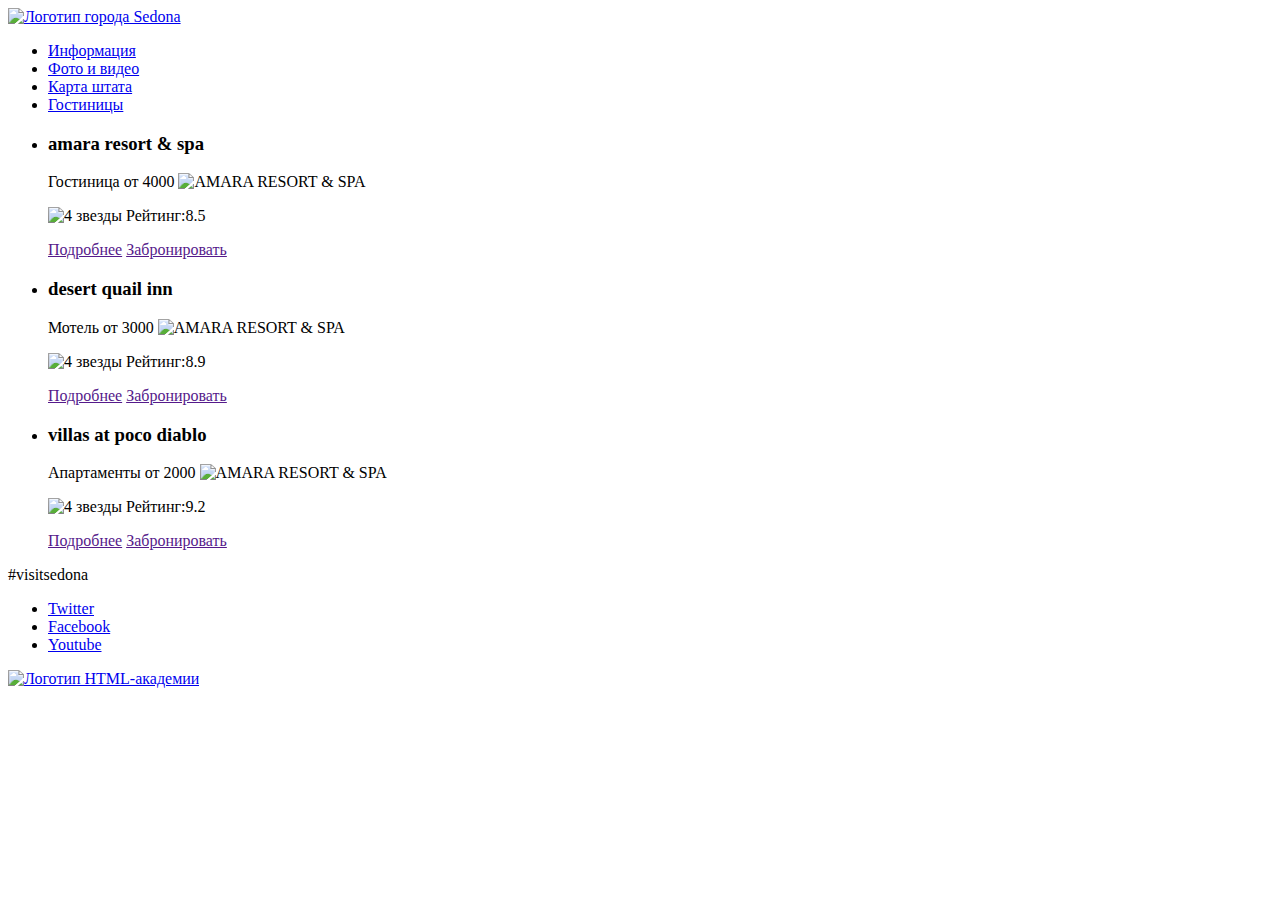
==== inner.html @ 7506f355 "Add HTML code" ====
<!DOCTYPE html>
<html lang="ru">
  <head>
    <meta charset="utf-8">
    <title>HTML Academy: Седона</title>
  </head>
  <body>
	   <header class="main-header">
       <nav class="main-navigation">
         <!-- LOGO -->
         <a class="main-header-logo" href="index.html">
           <img src="img/logo.jpg" width="" height="" alt="Логотип города Sedona">
         </a>
         <ul class="site-navigation">
           <li><a href="info.html">Информация</a></li>
           <li><a href="multimedia.html">Фото и видео</a></li>
           <li><a href="map.html">Карта штата</a></li>
           <li class="site-navigation-current"><a href="inner.html">Гостиницы</a></li>
         </ul>
       </nav>
     </header>
     <main class="container">
       <!-- It is not necessary to do on lesson 2 -->
       <section class="filters">

       </section>
       <section class="catalog">
         <ul class="catalog-list">
           <li class="catalog-item">
             <h3>amara resort & spa</h3
             <span class="type-hotel">Гостиница</span>
             <span class="price">от 4000</span>
             <img scr="img/hotel-1.jpg"width="" height="" alt="AMARA RESORT & SPA">
             <p class="rating">
                <img scr="img/fourstars.jpg"width="" height="" alt="4 звезды">
                <span class="score">Рейтинг:8.5</span>
             </p>
             <p class="info-hotel">
                <a class="button" href="">Подробнее</a>
                <a class="button" href="">Забронировать</a>
             </p>
          </li>
          <li class="catalog-item">
            <h3>desert quail inn</h3
            <span class="type-hotel">Мотель</span>
            <span class="price">от 3000</span>
            <img scr="img/hotel-1.jpg"width="" height="" alt="AMARA RESORT & SPA">
            <p class="rating">
               <img scr="img/fourstars.jpg"width="" height="" alt="4 звезды">
               <span class="score">Рейтинг:8.9</span>
            </p>
            <p class="info-hotel">
               <a class="button" href="">Подробнее</a>
               <a class="button" href="">Забронировать</a>
            </p>
         </li>
         <li class="catalog-item">
           <h3>villas at poco diablo</h3
           <span class="type-hotel">Апартаменты</span>
           <span class="price">от 2000</span>
           <img scr="img/hotel-1.jpg"width="" height="" alt="AMARA RESORT & SPA">
           <p class="rating">
              <img scr="img/fourstars.jpg"width="" height="" alt="4 звезды">
              <span class="score">Рейтинг:9.2</span>
           </p>
           <p class="info-hotel">
              <a class="button" href="">Подробнее</a>
              <a class="button" href="">Забронировать</a>
           </p>
        </li>
         </ul>
       </section>

     </main>
     <footer class="main-footer">
       <p>#visitsedona</p>
       <ul>
         <li><a class="social-media" href="#">Twitter</a></li>
         <li><a class="social-media" href="#">Facebook</a></li>
         <li><a class="social-media" href="#">Youtube</a></li>
       </ul>
         <a class="copyright" href="https://htmlacademy.ru">
           <img src="img/copyright.jpg" width="" height="" alt="Логотип HTML-академии">
         </a>
     </footer>
  </body>
</html>
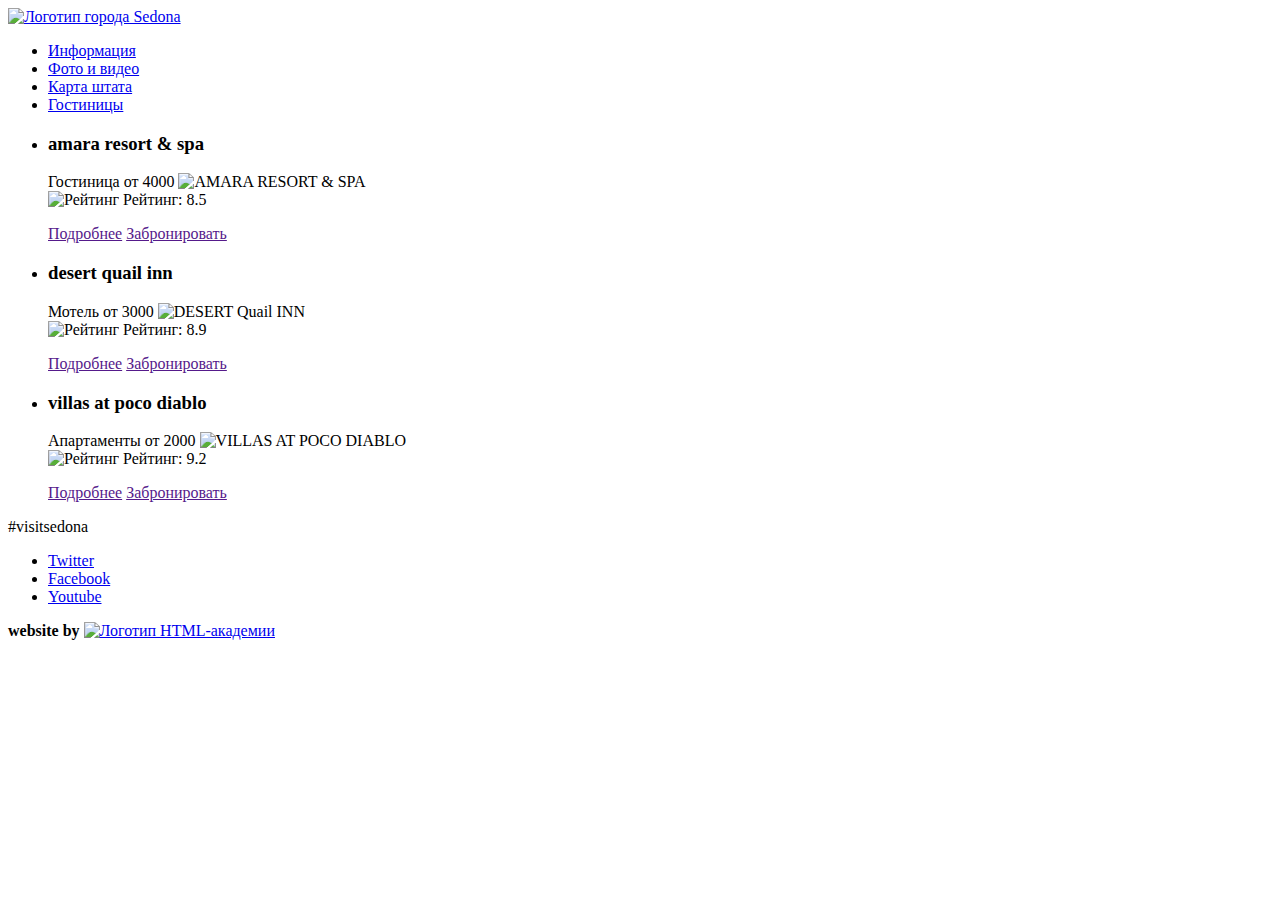
==== commit 6fabb26b: "Correct 3 comments ex.2" ====
--- a/inner.html
+++ b/inner.html
@@ -27,42 +27,48 @@
        <section class="catalog">
          <ul class="catalog-list">
            <li class="catalog-item">
-             <h3>amara resort & spa</h3
+             <h3>amara resort & spa</h3>
              <span class="type-hotel">Гостиница</span>
              <span class="price">от 4000</span>
-             <img scr="img/hotel-1.jpg"width="" height="" alt="AMARA RESORT & SPA">
-             <p class="rating">
-                <img scr="img/fourstars.jpg"width="" height="" alt="4 звезды">
-                <span class="score">Рейтинг:8.5</span>
-             </p>
+             <img scr="img/hotel-1.jpg" width="" height="" alt="AMARA RESORT & SPA">
+             <div class="rating">
+                <img scr="img/star.jpg" width="" height="" alt="Рейтинг">
+                <span class="rating-score">Рейтинг:
+                  <span class="rating-number">8.5</span>
+                </span>
+             </div>
              <p class="info-hotel">
                 <a class="button" href="">Подробнее</a>
                 <a class="button" href="">Забронировать</a>
              </p>
           </li>
           <li class="catalog-item">
-            <h3>desert quail inn</h3
+            <h3>desert quail inn</h3>
             <span class="type-hotel">Мотель</span>
             <span class="price">от 3000</span>
-            <img scr="img/hotel-1.jpg"width="" height="" alt="AMARA RESORT & SPA">
-            <p class="rating">
-               <img scr="img/fourstars.jpg"width="" height="" alt="4 звезды">
-               <span class="score">Рейтинг:8.9</span>
-            </p>
+            <img scr="img/hotel-2.jpg"width="" height="" alt="DESERT Quail INN">
+            <div class="rating">
+               <img scr="img/star.jpg" width="" height="" alt="Рейтинг">
+               <span class="rating-score">Рейтинг:
+                 <span class="rating-number">8.9</span>
+               </span>
+            </div>
             <p class="info-hotel">
                <a class="button" href="">Подробнее</a>
                <a class="button" href="">Забронировать</a>
             </p>
          </li>
          <li class="catalog-item">
-           <h3>villas at poco diablo</h3
+           <h3>villas at poco diablo</h3>
            <span class="type-hotel">Апартаменты</span>
            <span class="price">от 2000</span>
-           <img scr="img/hotel-1.jpg"width="" height="" alt="AMARA RESORT & SPA">
-           <p class="rating">
-              <img scr="img/fourstars.jpg"width="" height="" alt="4 звезды">
-              <span class="score">Рейтинг:9.2</span>
-           </p>
+           <img scr="img/hotel-3.jpg"width="" height="" alt="VILLAS AT POCO DIABLO">
+           <div class="rating">
+              <img scr="img/star.jpg" width="" height="" alt="Рейтинг">
+              <span class="rating-score">Рейтинг:
+                <span class="rating-number">9.2</span>
+              </span>
+           </div>
            <p class="info-hotel">
               <a class="button" href="">Подробнее</a>
               <a class="button" href="">Забронировать</a>
@@ -79,9 +85,12 @@
          <li><a class="social-media" href="#">Facebook</a></li>
          <li><a class="social-media" href="#">Youtube</a></li>
        </ul>
+       <p>
+         <b>website by</b>
          <a class="copyright" href="https://htmlacademy.ru">
            <img src="img/copyright.jpg" width="" height="" alt="Логотип HTML-академии">
          </a>
+        <p>
      </footer>
   </body>
 </html>
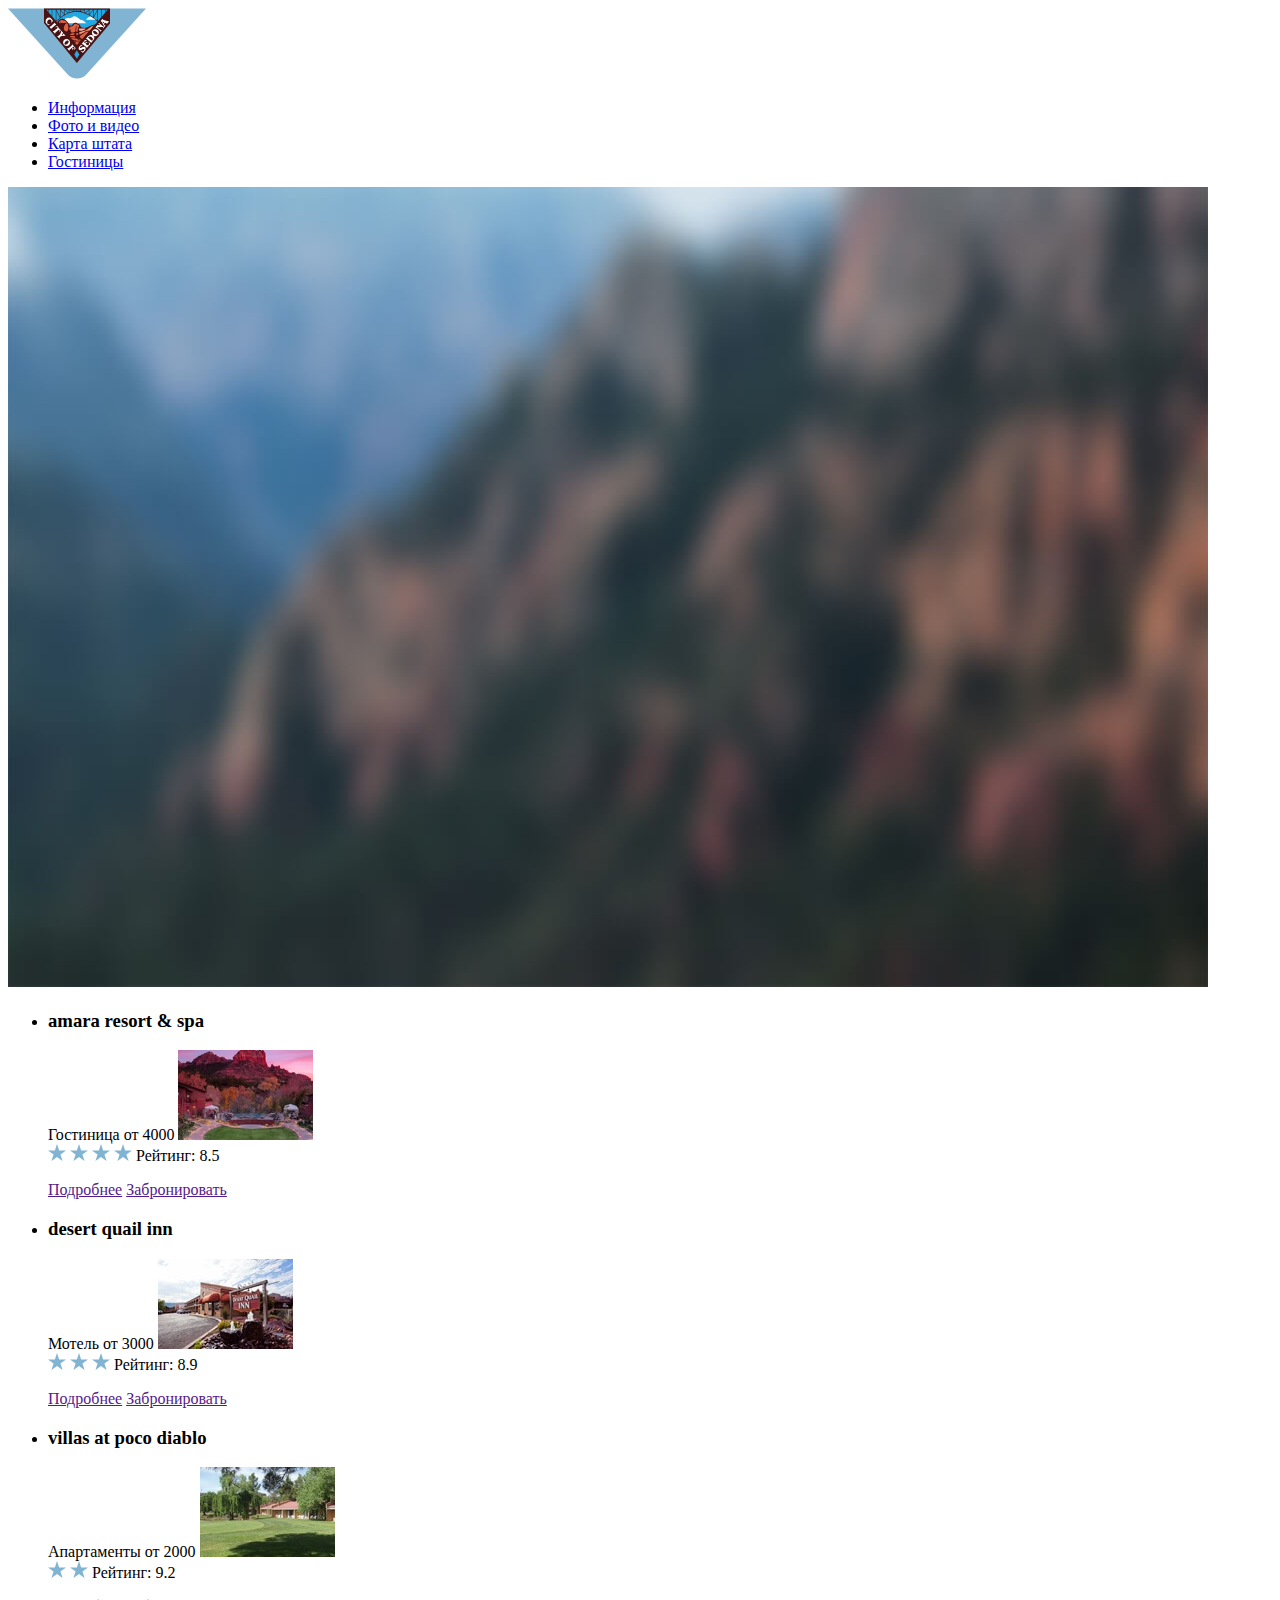
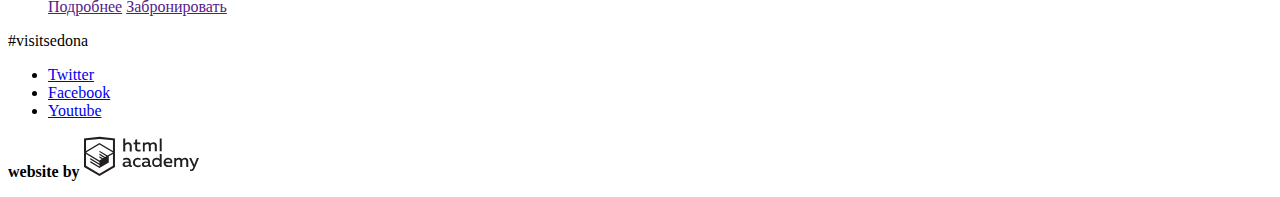
==== commit 675d3692: "Add jpg files" ====
--- a/inner.html
+++ b/inner.html
@@ -9,7 +9,7 @@
        <nav class="main-navigation">
          <!-- LOGO -->
          <a class="main-header-logo" href="index.html">
-           <img src="img/logo.jpg" width="" height="" alt="Логотип города Sedona">
+           <img src="img/logo-sedona.svg" width="138" height="71" alt="Логотип города Sedona">
          </a>
          <ul class="site-navigation">
            <li><a href="info.html">Информация</a></li>
@@ -22,7 +22,7 @@
      <main class="container">
        <!-- It is not necessary to do on lesson 2 -->
        <section class="filters">
-
+          <img src="img/filter.jpg" width="1200" height="800" alt="Фоновое изображение фильтра поиска гостиниц">
        </section>
        <section class="catalog">
          <ul class="catalog-list">
@@ -30,9 +30,12 @@
              <h3>amara resort & spa</h3>
              <span class="type-hotel">Гостиница</span>
              <span class="price">от 4000</span>
-             <img scr="img/hotel-1.jpg" width="" height="" alt="AMARA RESORT & SPA">
+             <img src="img/hotel-1.jpg" width="135" height="90" alt="AMARA RESORT & SPA">
              <div class="rating">
-                <img scr="img/star.jpg" width="" height="" alt="Рейтинг">
+                <img src="img/star.svg" width="" height="" alt="Звезда рейтинга">
+                <img src="img/star.svg" width="" height="" alt="Звезда рейтинга">
+                <img src="img/star.svg" width="" height="" alt="Звезда рейтинга">
+                <img src="img/star.svg" width="" height="" alt="Звезда рейтинга">
                 <span class="rating-score">Рейтинг:
                   <span class="rating-number">8.5</span>
                 </span>
@@ -46,9 +49,11 @@
             <h3>desert quail inn</h3>
             <span class="type-hotel">Мотель</span>
             <span class="price">от 3000</span>
-            <img scr="img/hotel-2.jpg"width="" height="" alt="DESERT Quail INN">
+            <img src="img/hotel-2.jpg"width="135" height="90" alt="DESERT Quail INN">
             <div class="rating">
-               <img scr="img/star.jpg" width="" height="" alt="Рейтинг">
+               <img src="img/star.svg" width="" height="" alt="Звезда рейтинга">
+               <img src="img/star.svg" width="" height="" alt="Звезда рейтинга">
+               <img src="img/star.svg" width="" height="" alt="Звезда рейтинга">
                <span class="rating-score">Рейтинг:
                  <span class="rating-number">8.9</span>
                </span>
@@ -62,9 +67,10 @@
            <h3>villas at poco diablo</h3>
            <span class="type-hotel">Апартаменты</span>
            <span class="price">от 2000</span>
-           <img scr="img/hotel-3.jpg"width="" height="" alt="VILLAS AT POCO DIABLO">
+           <img src="img/hotel-3.jpg" width="135" height="90" alt="VILLAS AT POCO DIABLO">
            <div class="rating">
-              <img scr="img/star.jpg" width="" height="" alt="Рейтинг">
+             <img src="img/star.svg" width="" height="" alt="Звезда рейтинга">
+             <img src="img/star.svg" width="" height="" alt="Звезда рейтинга">
               <span class="rating-score">Рейтинг:
                 <span class="rating-number">9.2</span>
               </span>
@@ -88,7 +94,7 @@
        <p>
          <b>website by</b>
          <a class="copyright" href="https://htmlacademy.ru">
-           <img src="img/copyright.jpg" width="" height="" alt="Логотип HTML-академии">
+           <img src="img/logo-htmlacademy.svg" width="115" height="41" alt="Логотип HTML-академии">
          </a>
         <p>
      </footer>
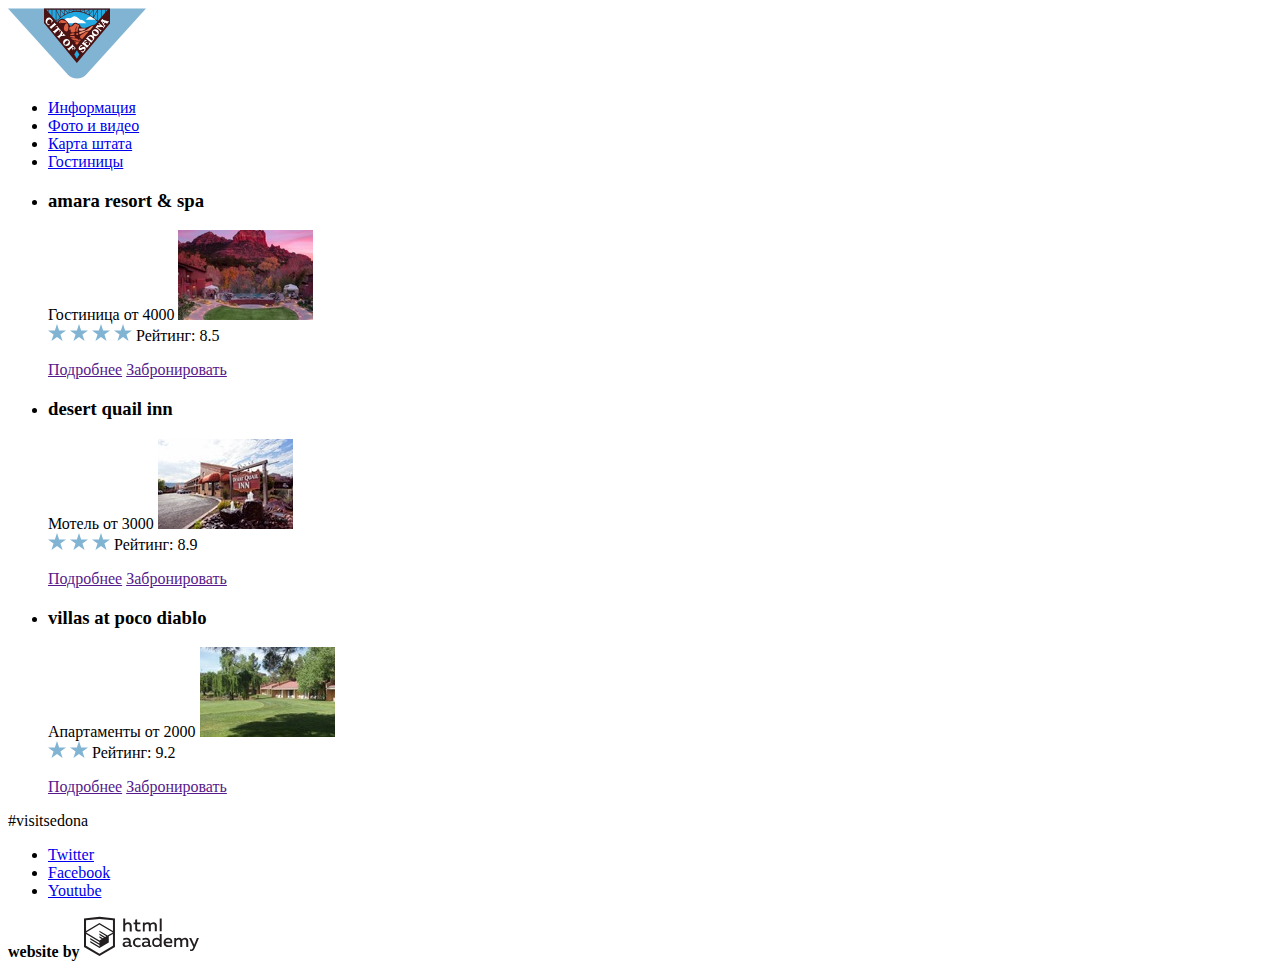
==== commit 9a1d2228: "Add form and arial-labels" ====
--- a/inner.html
+++ b/inner.html
@@ -22,7 +22,6 @@
      <main class="container">
        <!-- It is not necessary to do on lesson 2 -->
        <section class="filters">
-          <img src="img/filter.jpg" width="1200" height="800" alt="Фоновое изображение фильтра поиска гостиниц">
        </section>
        <section class="catalog">
          <ul class="catalog-list">
@@ -87,13 +86,13 @@
      <footer class="main-footer">
        <p>#visitsedona</p>
        <ul>
-         <li><a class="social-media" href="#">Twitter</a></li>
-         <li><a class="social-media" href="#">Facebook</a></li>
-         <li><a class="social-media" href="#">Youtube</a></li>
+         <li><a class="social-media" href="#"  aria-label="Ссылка на Twitter г. Седона">Twitter</a></li>
+         <li><a class="social-media" href="#" aria-label="Ссылка на Facebook г.Седона">Facebook</a></li>
+         <li><a class="social-media" href="#" aria-label="Ссылка на Youtube канал г. Седона ">Youtube</a></li>
        </ul>
        <p>
          <b>website by</b>
-         <a class="copyright" href="https://htmlacademy.ru">
+         <a class="copyright" href="https://htmlacademy.ru" aria-label="Ссылка на сайт HTML-академии">
            <img src="img/logo-htmlacademy.svg" width="115" height="41" alt="Логотип HTML-академии">
          </a>
         <p>
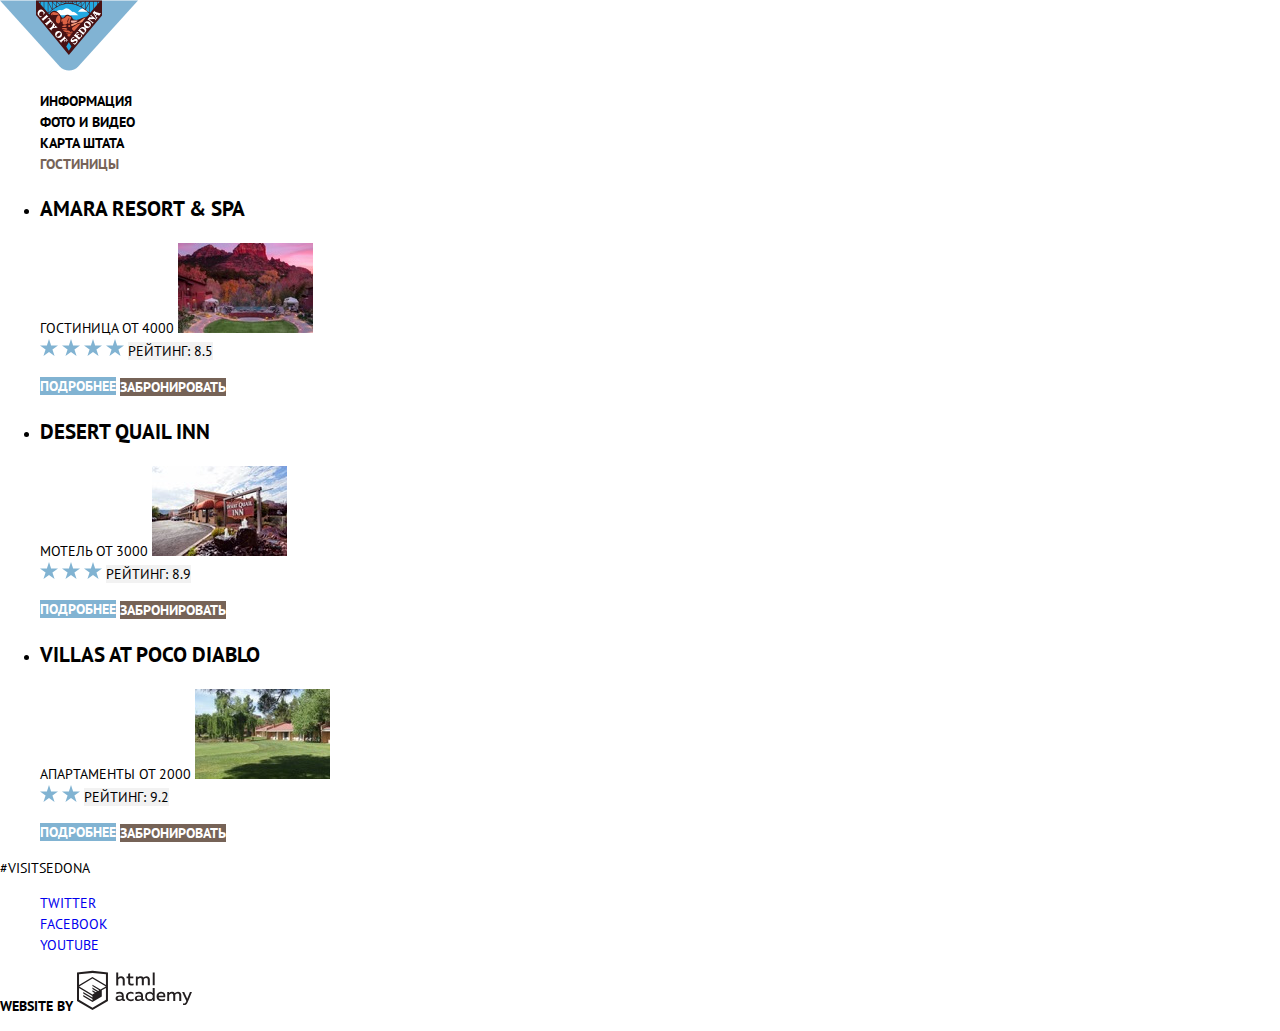
==== commit 4e8d56f4: "Basic style" ====
--- a/inner.html
+++ b/inner.html
@@ -3,6 +3,9 @@
   <head>
     <meta charset="utf-8">
     <title>HTML Academy: Седона</title>
+    <link href="https://fonts.googleapis.com/css?family=PT+Sans" rel="stylesheet">
+    <link href="css/normalize.css" rel="stylesheet">
+    <link href="css/style.css" rel="stylesheet">
   </head>
   <body>
 	   <header class="main-header">
@@ -40,8 +43,8 @@
                 </span>
              </div>
              <p class="info-hotel">
-                <a class="button" href="">Подробнее</a>
-                <a class="button" href="">Забронировать</a>
+                <a class="info-button" href="">Подробнее</a>
+                <a class="book-button" href="">Забронировать</a>
              </p>
           </li>
           <li class="catalog-item">
@@ -58,8 +61,8 @@
                </span>
             </div>
             <p class="info-hotel">
-               <a class="button" href="">Подробнее</a>
-               <a class="button" href="">Забронировать</a>
+              <a class="info-button" href="">Подробнее</a>
+              <a class="book-button" href="">Забронировать</a>
             </p>
          </li>
          <li class="catalog-item">
@@ -75,8 +78,8 @@
               </span>
            </div>
            <p class="info-hotel">
-              <a class="button" href="">Подробнее</a>
-              <a class="button" href="">Забронировать</a>
+             <a class="info-button" href="">Подробнее</a>
+             <a class="book-button" href="">Забронировать</a>
            </p>
         </li>
          </ul>
--- a/css/style.css
+++ b/css/style.css
@@ -0,0 +1,182 @@
+body {
+  margin: 0;
+  font-family: "PT Sans", Arial, sans-serif;
+  font-size: 14px;
+  line-height: 21px;
+  color: #000000;
+  text-transform: uppercase;
+  background-color: #ffffff;
+}
+a{
+  text-decoration: none;
+}
+.main-navigation{
+  font-weight: bold;
+}
+.site-navigation{
+  list-style: none;
+}
+.site-navigation a{
+  color: #000000;
+}
+.site-navigation a:hover{
+  color: #cadeeb;
+}
+.site-navigation a:active{
+  color: #e7e7e7;
+}
+.site-navigation-current a{
+  color: #766357;
+}
+.welcome-foto{
+  background-image: url("../img/welcome.jpg");
+  background-image: url("../img/intro-welcome.svg");
+  background-position: top center;
+  background-repeat: no-repeat;
+}
+.welcome-text{
+  text-align: center;
+}
+h1{
+  font-size: 21px;
+  line-height: 26px;
+  text-align: center;
+}
+h2{
+  font-size: 30px;
+  line-height: 36px;
+  text-align: center;
+}
+h3{
+  font-size: 21px;
+  line-height: 26px;
+  font-weight: bold;
+}
+.rating-score{
+  background-color: #f2f2f2;
+}
+.booking{
+  text-align: center;
+}
+.button{
+  font-size: 21px;
+  line-height: 26px;
+  font-weight: bold;
+  text-align: center;
+  color: #ffffff;
+  vertical-align: middle;
+  background-color: #766357;
+  border: none;
+}
+.button:hover{
+  background-color: #604e43;
+  color: #eeedec;
+}
+.button:active {
+  background-color: #503e33;
+  color: #827872;
+}
+.info-button{
+  font-size: 14px;
+  line-height: 21px;
+  font-weight: bold;
+  text-align: center;
+  background-color: #81b3d2;
+  color: #ffffff;
+  border: none;
+}
+.info-button:hover{
+  background-color: #669ec0;
+  color: #cbdbe7;
+}
+.info-button:active{
+  background-color: #5496bd;
+  color: #94b9d2;
+}
+.book-button{
+  font-size: 14px;
+  line-height: 21px;
+  font-weight: bold;
+  text-align: center;
+  color: #ffffff;
+  vertical-align: middle;
+  background-color: #766357;
+  border: none;
+}
+.book-button:hover{
+  background-color: #604e43;
+  color: #eeedec;
+}
+.book-button:active {
+  background-color: #503e33;
+  color: #827872;
+}
+.searching-hotels{
+  font-size: 14px;
+  line-height: 26px;
+  font-weight: bold;
+}
+.searching-hotels input[type="text"]{
+  font:inherit;
+  color: #000000;
+  text-transform: uppercase;
+  background-color: #f2f2f2;
+  border: none;
+}
+.searching-hotels input[type="text"]:hover{
+  background-color: #ebebeb;
+  border: none;
+}
+.searching-hotels input[type="text"]:active{
+  background-color: #ffffff;
+  border: 2px solid #ebebeb;
+}
+
+.arrival-button,
+.depature-button{
+  background-image: url("../img/calendar.svg");
+  }
+
+.searching-hotels button{
+  font-size: 21px;
+  line-height: 26px;
+  font-weight: bold;
+  text-align: center;
+  background-color: #81b3d2;
+  color: #ffffff;
+}
+.searching-hotels button:hover{
+  background-color: #669ec0;
+  color: #cbdbe7;
+}
+.searching-hotels button:active{
+  background-color: #5496bd;
+  color: #94b9d2;
+}
+.teg-visit{
+  font-size: 21px;
+  line-height: 26px;
+  font-weight: bold;
+}
+.main-footer ul{
+  list-style: none;
+
+}
+.main-footer ul:hover{
+  background-color: #669ec0;
+  color: #ffffff;
+}
+.main-footer ul:active {
+  background-color: #5496bd;
+  color: #88b6d1;
+}
+.link-academy{
+  font-size: 14px;
+  line-height: 26px;
+}
+.link-academy img:hover{
+  background-color: #98c1da;
+}
+.link-academy img:active {
+  background-color: #bdbbbc;
+}
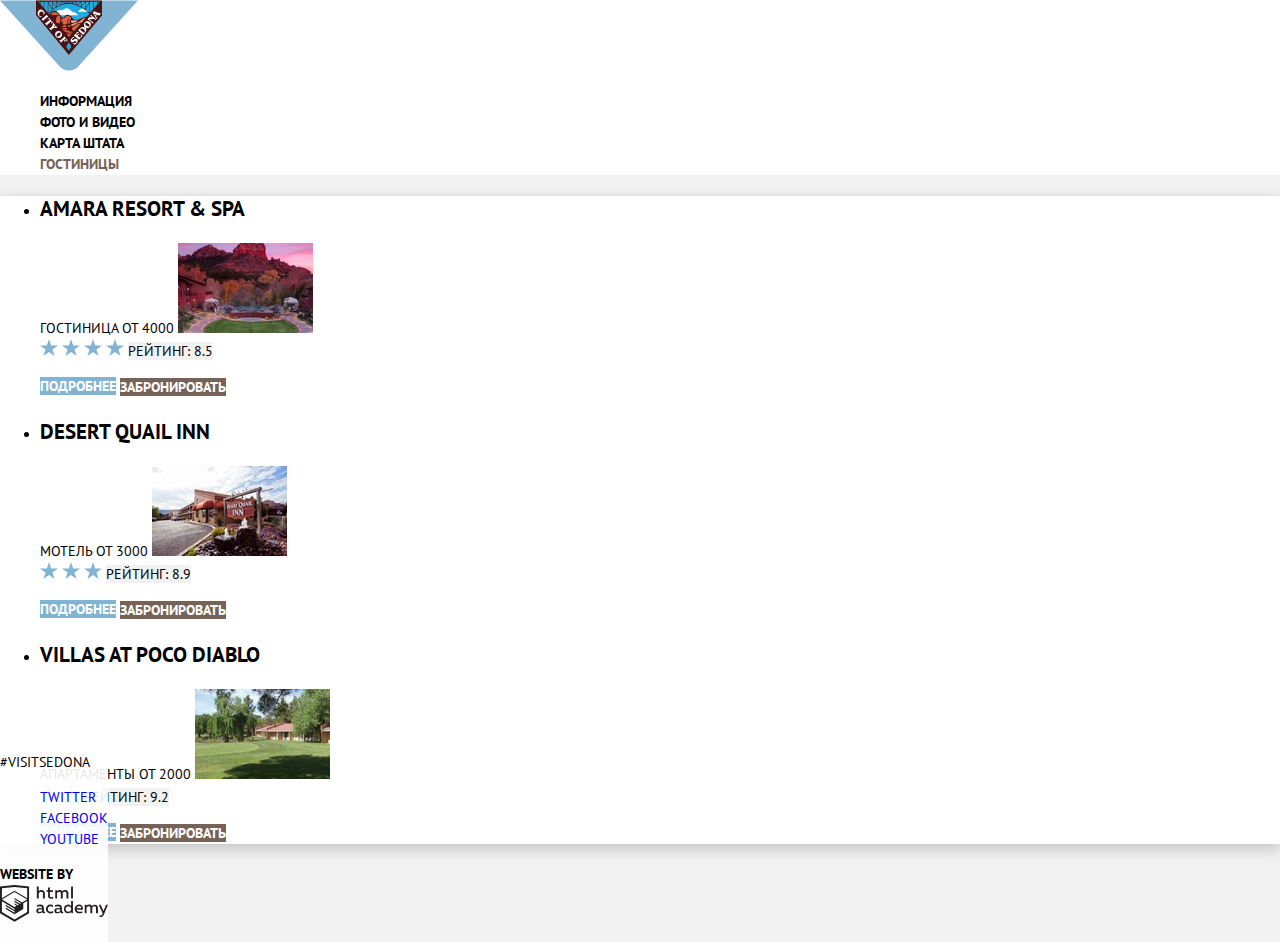
==== commit 3b016217: "Correcr basic style" ====
--- a/inner.html
+++ b/inner.html
@@ -96,7 +96,8 @@
        <p>
          <b>website by</b>
          <a class="copyright" href="https://htmlacademy.ru" aria-label="Ссылка на сайт HTML-академии">
-           <img src="img/logo-htmlacademy.svg" width="115" height="41" alt="Логотип HTML-академии">
+           <svg class= "link-academy" id="Layer_1" data-name="Layer 1" xmlns="http://www.w3.org/2000/svg" viewBox="0 0 108.08 36.85"><title>logo-htmlacademy-small1</title><path d="M44.61,26.88a2,2,0,0,0,.55-0.1v1.33a3.25,3.25,0,0,1-1.18.21,1.67,1.67,0,0,1-1.67-1,4.84,4.84,0,0,1-3.14,1.08c-1.51,0-2.91-.83-2.91-2.55,0-2.13,2-2.79,3.71-2.79a11.08,11.08,0,0,1,2.17.25v-0.3c0-1-.76-1.77-2.19-1.77a7.42,7.42,0,0,0-3,.64v-1.7a10.21,10.21,0,0,1,3.19-.55c2.36,0,3.81,1.12,3.81,3.65v3a0.54,0.54,0,0,0,.49.59h0.17Zm-6.44-1.13A1.35,1.35,0,0,0,39.63,27h0.11a3.39,3.39,0,0,0,2.41-1V24.58a9.72,9.72,0,0,0-1.81-.21c-1,0-2.16.33-2.16,1.38h0Zm12.36-6.11a5,5,0,0,1,2.57.64V22a4.08,4.08,0,0,0-2.3-.7,2.75,2.75,0,1,0,0,5.49,5,5,0,0,0,2.43-.64v1.71a6.27,6.27,0,0,1-2.76.57A4.21,4.21,0,0,1,46,24.51q0-.21,0-0.41a4.32,4.32,0,0,1,4.18-4.46h0.38Zm12.17,7.24a2,2,0,0,0,.55-0.1v1.33a3.25,3.25,0,0,1-1.18.21,1.67,1.67,0,0,1-1.67-1,4.84,4.84,0,0,1-3.14,1.08c-1.51,0-2.91-.83-2.91-2.55,0-2.13,2-2.79,3.71-2.79a11.08,11.08,0,0,1,2.17.25v-0.3c0-1-.76-1.77-2.19-1.77a7.42,7.42,0,0,0-3,.64v-1.7a10.21,10.21,0,0,1,3.19-.55c2.36,0,3.81,1.12,3.81,3.65v3a0.54,0.54,0,0,0,.49.59h0.17Zm-6.44-1.13A1.35,1.35,0,0,0,57.73,27h0.11a3.39,3.39,0,0,0,2.41-1V24.58a9.72,9.72,0,0,0-1.81-.21c-1.06,0-2.16.33-2.16,1.38h0ZM73,16V28.2H71.35V26.88a3.88,3.88,0,0,1-3.19,1.54,4.4,4.4,0,0,1,0-8.78,3.81,3.81,0,0,1,3,1.3V16H73Zm-4.53,5.22a2.76,2.76,0,1,0,0,5.52A2.86,2.86,0,0,0,71.15,25V23A2.91,2.91,0,0,0,68.49,21.27ZM79,19.64c3.31,0,4.46,2.68,3.92,5.09H76.7c0.21,1.5,1.67,2.11,3.19,2.11a6.11,6.11,0,0,0,2.64-.59v1.6a7.14,7.14,0,0,1-3,.57C77,28.42,74.78,27,74.78,24a4.18,4.18,0,0,1,4-4.39H79Zm0.09,1.54a2.28,2.28,0,0,0-2.44,2.1v0.06H81.3A2,2,0,0,0,79.13,21.18Zm5.73,7V19.87h1.65v1a3.81,3.81,0,0,1,2.78-1.27A2.86,2.86,0,0,1,91.89,21a4.12,4.12,0,0,1,2.91-1.33A3.06,3.06,0,0,1,98,23V28.2h-1.9V23.05a1.59,1.59,0,0,0-1.42-1.75H94.42a2.8,2.8,0,0,0-2.07,1.12V28.2h-1.9V23.05A1.59,1.59,0,0,0,89,21.31H88.8a3,3,0,0,0-2.21,1.29v5.63H84.86Zm21.31-8.33h1.9l-3.91,9.46c-0.9,2.17-2.09,2.86-3.35,2.86a4.76,4.76,0,0,1-1.1-.14V30.46a2.86,2.86,0,0,0,.85.12c0.9,0,1.58-.64,2.07-1.9l0.17-.42-4-8.4h2l2.86,6.29ZM38.73,1.46V6.22a3.81,3.81,0,0,1,2.7-1.14,3.25,3.25,0,0,1,3.44,3.4v5.15H43V8.72a1.81,1.81,0,0,0-1.61-2h-0.3a2.93,2.93,0,0,0-2.32,1.39v5.52h-1.9V1.46h1.9ZM49.94,2.31v3h3V6.91h-3v3.81c0,1.1.5,1.46,1.58,1.46a4.49,4.49,0,0,0,1.69-.33v1.6A6.8,6.8,0,0,1,51,13.8a2.55,2.55,0,0,1-2.86-2.74V6.89H46.58V5.26h1.5V2.74Zm5.4,11.31V5.28H57v1A3.81,3.81,0,0,1,59.77,5a2.86,2.86,0,0,1,2.6,1.33A4.12,4.12,0,0,1,65.28,5,3.06,3.06,0,0,1,68.44,8.4v5.21h-1.9V8.46a1.59,1.59,0,0,0-1.42-1.75H64.89a2.8,2.8,0,0,0-2.07,1.12v5.78h-1.9V8.46A1.59,1.59,0,0,0,59.5,6.71H59.27A3,3,0,0,0,57.06,8v5.63H55.34ZM71.17,1.45H73V13.6H71.17V1.45ZM14.71,0H14.55L0,1.54V28.21l14.55,8.66,14.55-8.66V1.54Zm12.5,27.1L14.55,34.64,1.9,27.12V16.18l12.59,7.5V25L5.86,19.9v1.31l8.68,5.21v1.39L5.87,22.65V24l8.68,5.21,8.75-5.24V18.31L27.2,16V27.12Zm0-12.53-3.48,2-1.6,1L14.51,13v1.31L21,18.23H21l-0.14.09-1,.54-5.37-3.2V17l4.24,2.52-1,.67-3.2-1.9v1.31l2.1,1.24L14.5,22.1,2,14.65,14.51,7.11Zm0-1.32L14.49,5.76,1.91,13.25v-10L14.56,1.92,27.21,3.25v10h0Z" transform="translate(0 -0.02)" fill="#231f20"/>
+           </svg>
          </a>
         <p>
      </footer>
--- a/css/style.css
+++ b/css/style.css
@@ -1,17 +1,25 @@
 body {
   margin: 0;
+  padding: 0;
   font-family: "PT Sans", Arial, sans-serif;
   font-size: 14px;
   line-height: 21px;
   color: #000000;
   text-transform: uppercase;
-  background-color: #ffffff;
+  background-color: #f2f2f2;
+}
+.container{
+    margin: 0;
+    padding: 0;
+    background-color: #ffffff;
+    box-shadow: 0px 5px 15px 0px rgba(0, 0, 0, 0.2);
 }
 a{
   text-decoration: none;
 }
 .main-navigation{
   font-weight: bold;
+  background-color: #ffffff;
 }
 .site-navigation{
   list-style: none;
@@ -28,11 +36,17 @@
 .site-navigation-current a{
   color: #766357;
 }
+
 .welcome-foto{
-  background-image: url("../img/welcome.jpg");
-  background-image: url("../img/intro-welcome.svg");
-  background-position: top center;
+  margin: 0;
+  padding: 52px 0 0;
+  height: 520px;
+  background-color: #e4f1f9;
+  background: url("../img/mask.svg") no-repeat bottom,
+  url("../img/intro-welcome.svg")no-repeat,
+   url("../img/welcome.jpg") no-repeat;
   background-repeat: no-repeat;
+
 }
 .welcome-text{
   text-align: center;
@@ -58,7 +72,7 @@
 .booking{
   text-align: center;
 }
-.button{
+.button {
   font-size: 21px;
   line-height: 26px;
   font-weight: bold;
@@ -126,18 +140,40 @@
 .searching-hotels input[type="text"]:hover{
   background-color: #ebebeb;
   border: none;
-}
-.searching-hotels input[type="text"]:active{
+  outline: none;
+
+}
+.searching-hotels input[type="text"]:focus{
   background-color: #ffffff;
-  border: 2px solid #ebebeb;
+  outline: 2px solid #ebebeb;
 }
 
 .arrival-button,
-.depature-button{
-  background-image: url("../img/calendar.svg");
-  }
-
-.searching-hotels button{
+.depature-button {
+  fill: #cacaca;
+  padding: 0;
+  border: 0;
+  width: 23px;
+  height: 23px;
+  outline: none;
+  }
+  .arrival-button path:hover {
+    fill: #85b5d3;
+    fill-rule: evenodd;
+  }
+  .arrival-button path:active {
+    fill: #000000;
+    fill-rule: evenodd;
+  }
+  .depature-button path:hover {
+    fill: #85b5d3;
+    fill-rule: nonzero;
+  }
+  .depature-button path:active {
+    fill: #000000;
+    fill-rule: nonzero;
+  }
+.form-button{
   font-size: 21px;
   line-height: 26px;
   font-weight: bold;
@@ -145,11 +181,11 @@
   background-color: #81b3d2;
   color: #ffffff;
 }
-.searching-hotels button:hover{
+.form-button:hover{
   background-color: #669ec0;
   color: #cbdbe7;
 }
-.searching-hotels button:active{
+.form-button:active{
   background-color: #5496bd;
   color: #94b9d2;
 }
@@ -157,6 +193,12 @@
   font-size: 21px;
   line-height: 26px;
   font-weight: bold;
+}
+.main-footer{
+  background-color: rgba(255, 255, 255, 90%);
+  margin-top:-120px;
+  position: absolute;
+  z-index: 1;
 }
 .main-footer ul{
   list-style: none;
@@ -174,9 +216,9 @@
   font-size: 14px;
   line-height: 26px;
 }
-.link-academy img:hover{
-  background-color: #98c1da;
-}
-.link-academy img:active {
-  background-color: #bdbbbc;
-}
+.link-academy path:hover{
+  fill: #98c1da;
+}
+.link-academy path:active {
+  fill: #bdbbbc;
+}
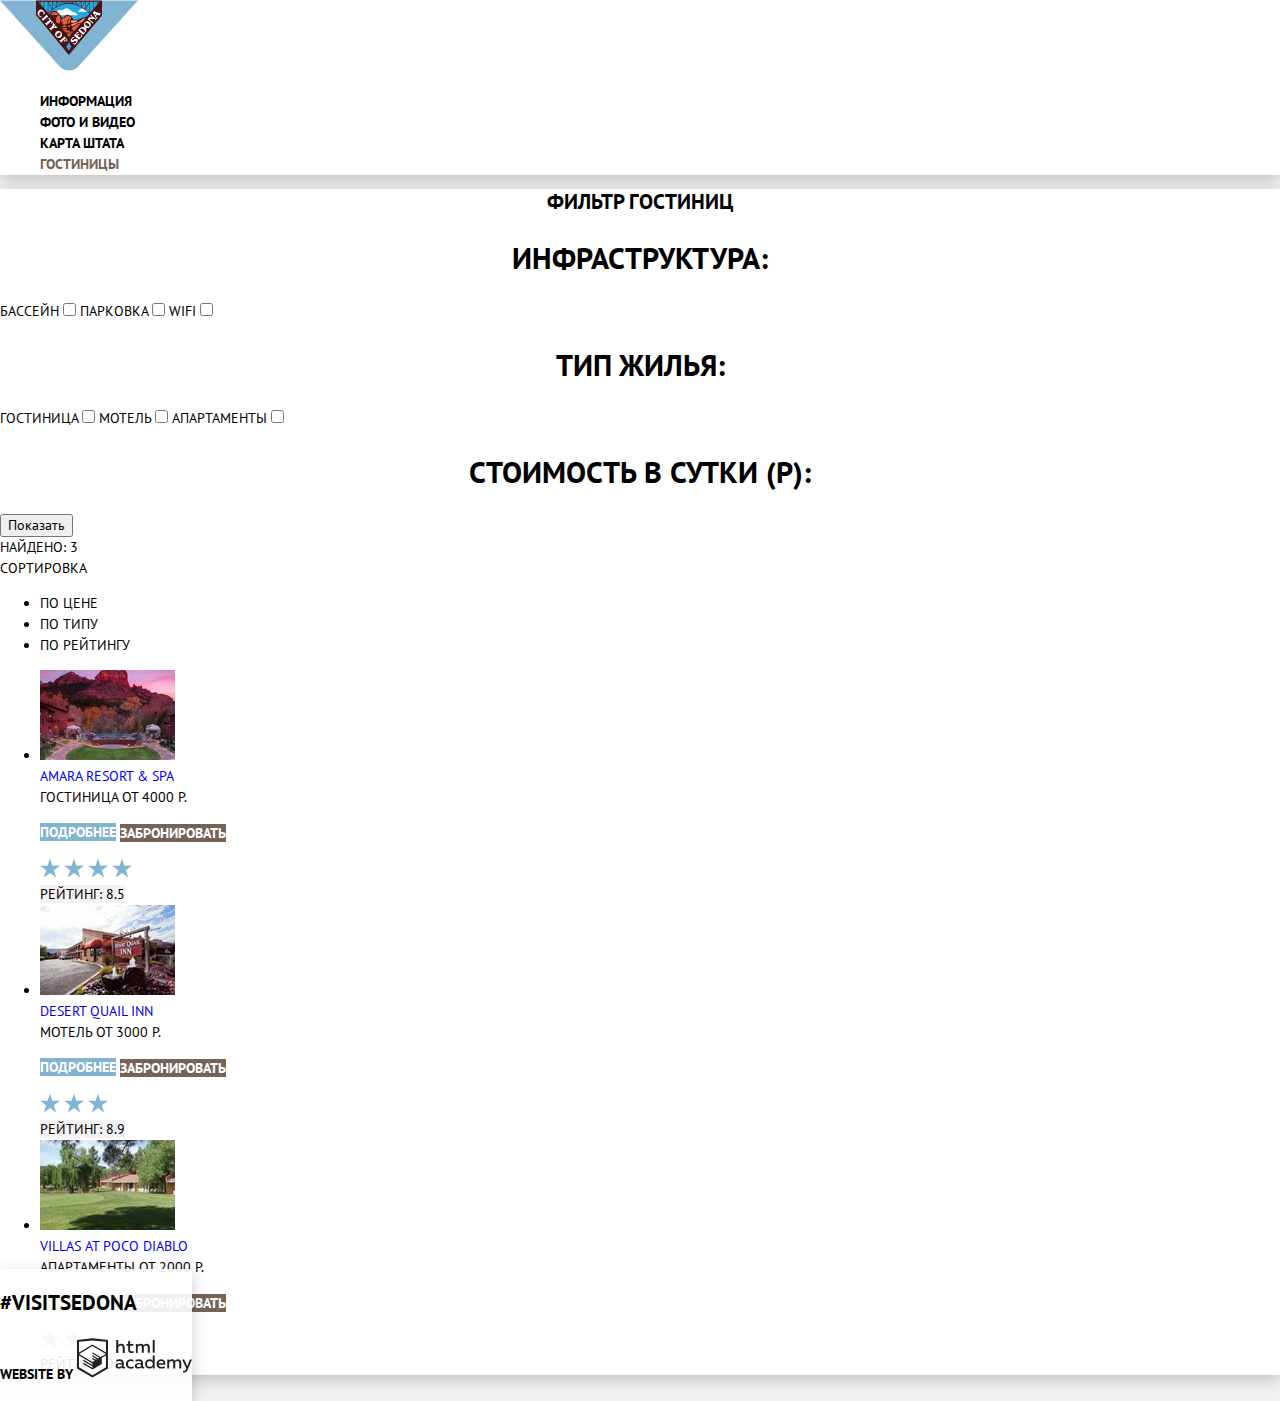
==== commit 03a98297: "Correct errors" ====
--- a/inner.html
+++ b/inner.html
@@ -8,98 +8,167 @@
     <link href="css/style.css" rel="stylesheet">
   </head>
   <body>
-	   <header class="main-header">
-       <nav class="main-navigation">
-         <!-- LOGO -->
-         <a class="main-header-logo" href="index.html">
-           <img src="img/logo-sedona.svg" width="138" height="71" alt="Логотип города Sedona">
-         </a>
-         <ul class="site-navigation">
-           <li><a href="info.html">Информация</a></li>
-           <li><a href="multimedia.html">Фото и видео</a></li>
-           <li><a href="map.html">Карта штата</a></li>
+    <header class="container main-header">
+      <nav class="main-navigation">
+        <a class="main-header-logo">
+          <img src="img/logo-sedona.svg" width="138" height="71" alt="Логотип города Sedona">
+        </a>
+        <ul class="site-navigation">
+          <li><a href="info.html">Информация</a></li>
+          <li><a href="multimedia.html">Фото и видео</a></li>
+          <li><a href="map.html">Карта штата</a></li>
            <li class="site-navigation-current"><a href="inner.html">Гостиницы</a></li>
          </ul>
        </nav>
      </header>
-     <main class="container">
-       <!-- It is not necessary to do on lesson 2 -->
-       <section class="filters">
+     <main class="container shadow">
+       <section class="filter">
+          <h1 class="visually-hidden">Фильтр гостиниц</h1>
+        <form class="filter-form" method="post" action="https://echo.htmlacademy.ru">
+          <div class="filter-item">
+            <h2>инфраструктура:</h2>
+            <label class="filter-check" for="basen">Бассейн</label>
+            <input type="checkbox" id="basen" name="basen">
+            <label class="filter-check" for="parking">Парковка</label>
+            <input type="checkbox" id="parking" name="parking">
+            <label class="filter-check" for="wifi">Wifi</label>
+            <input type="checkbox" id="wifi" name="wifi">
+          </div>
+            <div class="filter-house">
+              <h2>тип жилья:</h2>
+              <label class="filter-check" for="hotel">Гостиница</label>
+              <input type="checkbox" id="hotel" name="hotel">
+              <label class="filter-check" for="motel">Мотель</label>
+              <input type="checkbox" id="motel" name="motel">
+              <label class="filter-check" for="flat">Апартаменты</label>
+              <input type="checkbox" id="flat" name="flat">
+            </div>
+              <div class="filter-price">
+                <h2>стоимость в сутки (р):</h2>
+              <button type="button" id="filter-cena" class="button-filter-price" aria-label="Отобрать гостиницы по цене">Показать</button>
+            </div>
+        </form>
        </section>
+       <section class="result-filter">
+         <div class="result">
+           <span>найдено: 3</span>
+        </div>
+        <div class="result-sort">
+         <span>Cортировка</span>
+         <ul class="sort">
+           <li><a class="active">по цене</a></li>
+           <li><a class="active">по типу</a></li>
+           <li><a class="active">по рейтингу</a></li>
+         </ul>
+       </div>
+       <div class="result-button">
+         <span class="sort-top"></span>
+         <span class="sort-down"></span>
+       </div>
+     </section>
        <section class="catalog">
          <ul class="catalog-list">
            <li class="catalog-item">
-             <h3>amara resort & spa</h3>
+             <div class="hotel-description">
+             <img class="hotel-foto" src="img/hotel-1.jpg" width="135" height="90" alt="AMARA RESORT & SPA">
+              <div class="hotel-item">
+             <a class="hotel-name" href="amara.html">amara resort & spa</a>
+             <br>
              <span class="type-hotel">Гостиница</span>
-             <span class="price">от 4000</span>
-             <img src="img/hotel-1.jpg" width="135" height="90" alt="AMARA RESORT & SPA">
+             <span class="price">от 4000 Р.</span>
+              <p class="info-hotel">
+                  <a class="info-button" href="">Подробнее</a>
+                  <a class="book-button" href="">Забронировать</a>
+              </p>
+              </div>
+              </div>
              <div class="rating">
-                <img src="img/star.svg" width="" height="" alt="Звезда рейтинга">
-                <img src="img/star.svg" width="" height="" alt="Звезда рейтинга">
-                <img src="img/star.svg" width="" height="" alt="Звезда рейтинга">
-                <img src="img/star.svg" width="" height="" alt="Звезда рейтинга">
+               <div class="raiting-stars">
+                <img src="img/star.svg" width="20" height="20" alt="Звезда рейтинга">
+                <img src="img/star.svg" width="20" height="20" alt="Звезда рейтинга">
+                <img src="img/star.svg" width="20" height="20" alt="Звезда рейтинга">
+                <img src="img/star.svg" width="20" height="20" alt="Звезда рейтинга">
+              </div>
                 <span class="rating-score">Рейтинг:
                   <span class="rating-number">8.5</span>
                 </span>
              </div>
-             <p class="info-hotel">
-                <a class="info-button" href="">Подробнее</a>
-                <a class="book-button" href="">Забронировать</a>
-             </p>
           </li>
           <li class="catalog-item">
-            <h3>desert quail inn</h3>
+             <div class="hotel-description">
+            <img class="hotel-foto" src="img/hotel-2.jpg" width="135" height="90" alt="DESERT Quail INN">
+             <div class="hotel-item">
+            <a class="hotel-name" href="desert.html">desert quail inn</a>
+            <br>
             <span class="type-hotel">Мотель</span>
-            <span class="price">от 3000</span>
-            <img src="img/hotel-2.jpg"width="135" height="90" alt="DESERT Quail INN">
-            <div class="rating">
-               <img src="img/star.svg" width="" height="" alt="Звезда рейтинга">
-               <img src="img/star.svg" width="" height="" alt="Звезда рейтинга">
-               <img src="img/star.svg" width="" height="" alt="Звезда рейтинга">
-               <span class="rating-score">Рейтинг:
-                 <span class="rating-number">8.9</span>
-               </span>
-            </div>
+            <span class="price">от 3000 Р.</span>
             <p class="info-hotel">
               <a class="info-button" href="">Подробнее</a>
               <a class="book-button" href="">Забронировать</a>
             </p>
+          </div>
+             </div>
+            <div class="rating">
+              <div class="raiting-stars">
+               <img src="img/star.svg" width="20" height="20" alt="Звезда рейтинга">
+               <img src="img/star.svg" width="20" height="20" alt="Звезда рейтинга">
+               <img src="img/star.svg" width="20" height="20" alt="Звезда рейтинга">
+             </div>
+               <span class="rating-score">Рейтинг:
+                <span class="rating-number">8.9</span>
+               </span>
+            </div>
          </li>
          <li class="catalog-item">
-           <h3>villas at poco diablo</h3>
+        <div class="hotel-description">
+          <img class="hotel-foto" src="img/hotel-3.jpg" width="135" height="90" alt="VILLAS AT POCO DIABLO">
+           <div class="hotel-item">
+          <a class="hotel-name" href="diablo.html">villas at poco diablo</a>
+          <br>
            <span class="type-hotel">Апартаменты</span>
-           <span class="price">от 2000</span>
-           <img src="img/hotel-3.jpg" width="135" height="90" alt="VILLAS AT POCO DIABLO">
+           <span class="price">от 2000 Р.</span>
+           <p class="info-hotel">
+             <a class="info-button" href="">Подробнее</a>
+             <a class="book-button" href="">Забронировать</a>
+           </p>
+         </div>
+         </div>
            <div class="rating">
-             <img src="img/star.svg" width="" height="" alt="Звезда рейтинга">
-             <img src="img/star.svg" width="" height="" alt="Звезда рейтинга">
+             <div class="raiting-stars">
+             <img src="img/star.svg" width="20" height="20" alt="Звезда рейтинга">
+             <img src="img/star.svg" width="20" height="20" alt="Звезда рейтинга">
+           </div>
               <span class="rating-score">Рейтинг:
                 <span class="rating-number">9.2</span>
               </span>
            </div>
-           <p class="info-hotel">
-             <a class="info-button" href="">Подробнее</a>
-             <a class="book-button" href="">Забронировать</a>
-           </p>
         </li>
          </ul>
        </section>
-
      </main>
-     <footer class="main-footer">
-       <p>#visitsedona</p>
-       <ul>
-         <li><a class="social-media" href="#"  aria-label="Ссылка на Twitter г. Седона">Twitter</a></li>
-         <li><a class="social-media" href="#" aria-label="Ссылка на Facebook г.Седона">Facebook</a></li>
-         <li><a class="social-media" href="#" aria-label="Ссылка на Youtube канал г. Седона ">Youtube</a></li>
+     <footer class="container main-footer">
+       <div class="foot-container">
+       <p class="teg-visit">#visitsedona</p>
+       <ul class="social">
+         <li>
+           <a class="social-media social-media-tw" href="#"  aria-label="Ссылка на Twitter г. Седона">
+         </a>
+       </li>
+         <li><a class="social-media social-media-fb" href="#" aria-label="Ссылка на Facebook г.Седона">
+         </a>
+       </li>
+         <li><a class="social-media social-media-yb" href="#" aria-label="Ссылка на Youtube канал г.Седона ">
+         </a>
+       </li>
        </ul>
-       <p>
+       <p class="link-academy">
          <b>website by</b>
-         <a class="copyright" href="https://htmlacademy.ru" aria-label="Ссылка на сайт HTML-академии">
-           <svg class= "link-academy" id="Layer_1" data-name="Layer 1" xmlns="http://www.w3.org/2000/svg" viewBox="0 0 108.08 36.85"><title>logo-htmlacademy-small1</title><path d="M44.61,26.88a2,2,0,0,0,.55-0.1v1.33a3.25,3.25,0,0,1-1.18.21,1.67,1.67,0,0,1-1.67-1,4.84,4.84,0,0,1-3.14,1.08c-1.51,0-2.91-.83-2.91-2.55,0-2.13,2-2.79,3.71-2.79a11.08,11.08,0,0,1,2.17.25v-0.3c0-1-.76-1.77-2.19-1.77a7.42,7.42,0,0,0-3,.64v-1.7a10.21,10.21,0,0,1,3.19-.55c2.36,0,3.81,1.12,3.81,3.65v3a0.54,0.54,0,0,0,.49.59h0.17Zm-6.44-1.13A1.35,1.35,0,0,0,39.63,27h0.11a3.39,3.39,0,0,0,2.41-1V24.58a9.72,9.72,0,0,0-1.81-.21c-1,0-2.16.33-2.16,1.38h0Zm12.36-6.11a5,5,0,0,1,2.57.64V22a4.08,4.08,0,0,0-2.3-.7,2.75,2.75,0,1,0,0,5.49,5,5,0,0,0,2.43-.64v1.71a6.27,6.27,0,0,1-2.76.57A4.21,4.21,0,0,1,46,24.51q0-.21,0-0.41a4.32,4.32,0,0,1,4.18-4.46h0.38Zm12.17,7.24a2,2,0,0,0,.55-0.1v1.33a3.25,3.25,0,0,1-1.18.21,1.67,1.67,0,0,1-1.67-1,4.84,4.84,0,0,1-3.14,1.08c-1.51,0-2.91-.83-2.91-2.55,0-2.13,2-2.79,3.71-2.79a11.08,11.08,0,0,1,2.17.25v-0.3c0-1-.76-1.77-2.19-1.77a7.42,7.42,0,0,0-3,.64v-1.7a10.21,10.21,0,0,1,3.19-.55c2.36,0,3.81,1.12,3.81,3.65v3a0.54,0.54,0,0,0,.49.59h0.17Zm-6.44-1.13A1.35,1.35,0,0,0,57.73,27h0.11a3.39,3.39,0,0,0,2.41-1V24.58a9.72,9.72,0,0,0-1.81-.21c-1.06,0-2.16.33-2.16,1.38h0ZM73,16V28.2H71.35V26.88a3.88,3.88,0,0,1-3.19,1.54,4.4,4.4,0,0,1,0-8.78,3.81,3.81,0,0,1,3,1.3V16H73Zm-4.53,5.22a2.76,2.76,0,1,0,0,5.52A2.86,2.86,0,0,0,71.15,25V23A2.91,2.91,0,0,0,68.49,21.27ZM79,19.64c3.31,0,4.46,2.68,3.92,5.09H76.7c0.21,1.5,1.67,2.11,3.19,2.11a6.11,6.11,0,0,0,2.64-.59v1.6a7.14,7.14,0,0,1-3,.57C77,28.42,74.78,27,74.78,24a4.18,4.18,0,0,1,4-4.39H79Zm0.09,1.54a2.28,2.28,0,0,0-2.44,2.1v0.06H81.3A2,2,0,0,0,79.13,21.18Zm5.73,7V19.87h1.65v1a3.81,3.81,0,0,1,2.78-1.27A2.86,2.86,0,0,1,91.89,21a4.12,4.12,0,0,1,2.91-1.33A3.06,3.06,0,0,1,98,23V28.2h-1.9V23.05a1.59,1.59,0,0,0-1.42-1.75H94.42a2.8,2.8,0,0,0-2.07,1.12V28.2h-1.9V23.05A1.59,1.59,0,0,0,89,21.31H88.8a3,3,0,0,0-2.21,1.29v5.63H84.86Zm21.31-8.33h1.9l-3.91,9.46c-0.9,2.17-2.09,2.86-3.35,2.86a4.76,4.76,0,0,1-1.1-.14V30.46a2.86,2.86,0,0,0,.85.12c0.9,0,1.58-.64,2.07-1.9l0.17-.42-4-8.4h2l2.86,6.29ZM38.73,1.46V6.22a3.81,3.81,0,0,1,2.7-1.14,3.25,3.25,0,0,1,3.44,3.4v5.15H43V8.72a1.81,1.81,0,0,0-1.61-2h-0.3a2.93,2.93,0,0,0-2.32,1.39v5.52h-1.9V1.46h1.9ZM49.94,2.31v3h3V6.91h-3v3.81c0,1.1.5,1.46,1.58,1.46a4.49,4.49,0,0,0,1.69-.33v1.6A6.8,6.8,0,0,1,51,13.8a2.55,2.55,0,0,1-2.86-2.74V6.89H46.58V5.26h1.5V2.74Zm5.4,11.31V5.28H57v1A3.81,3.81,0,0,1,59.77,5a2.86,2.86,0,0,1,2.6,1.33A4.12,4.12,0,0,1,65.28,5,3.06,3.06,0,0,1,68.44,8.4v5.21h-1.9V8.46a1.59,1.59,0,0,0-1.42-1.75H64.89a2.8,2.8,0,0,0-2.07,1.12v5.78h-1.9V8.46A1.59,1.59,0,0,0,59.5,6.71H59.27A3,3,0,0,0,57.06,8v5.63H55.34ZM71.17,1.45H73V13.6H71.17V1.45ZM14.71,0H14.55L0,1.54V28.21l14.55,8.66,14.55-8.66V1.54Zm12.5,27.1L14.55,34.64,1.9,27.12V16.18l12.59,7.5V25L5.86,19.9v1.31l8.68,5.21v1.39L5.87,22.65V24l8.68,5.21,8.75-5.24V18.31L27.2,16V27.12Zm0-12.53-3.48,2-1.6,1L14.51,13v1.31L21,18.23H21l-0.14.09-1,.54-5.37-3.2V17l4.24,2.52-1,.67-3.2-1.9v1.31l2.1,1.24L14.5,22.1,2,14.65,14.51,7.11Zm0-1.32L14.49,5.76,1.91,13.25v-10L14.56,1.92,27.21,3.25v10h0Z" transform="translate(0 -0.02)" fill="#231f20"/>
+         <a class="copyright" href="https://htmlacademy.ru"  aria-label="Ссылка на сайт HTML-академии">
+           <svg class= "link-academy-foto" width="115" height="42" id="Layer_1" data-name="Layer 1" xmlns="http://www.w3.org/2000/svg" viewBox="0 0 108.08 36.85"><title>logo-htmlacademy-small1</title><path d="M44.61,26.88a2,2,0,0,0,.55-0.1v1.33a3.25,3.25,0,0,1-1.18.21,1.67,1.67,0,0,1-1.67-1,4.84,4.84,0,0,1-3.14,1.08c-1.51,0-2.91-.83-2.91-2.55,0-2.13,2-2.79,3.71-2.79a11.08,11.08,0,0,1,2.17.25v-0.3c0-1-.76-1.77-2.19-1.77a7.42,7.42,0,0,0-3,.64v-1.7a10.21,10.21,0,0,1,3.19-.55c2.36,0,3.81,1.12,3.81,3.65v3a0.54,0.54,0,0,0,.49.59h0.17Zm-6.44-1.13A1.35,1.35,0,0,0,39.63,27h0.11a3.39,3.39,0,0,0,2.41-1V24.58a9.72,9.72,0,0,0-1.81-.21c-1,0-2.16.33-2.16,1.38h0Zm12.36-6.11a5,5,0,0,1,2.57.64V22a4.08,4.08,0,0,0-2.3-.7,2.75,2.75,0,1,0,0,5.49,5,5,0,0,0,2.43-.64v1.71a6.27,6.27,0,0,1-2.76.57A4.21,4.21,0,0,1,46,24.51q0-.21,0-0.41a4.32,4.32,0,0,1,4.18-4.46h0.38Zm12.17,7.24a2,2,0,0,0,.55-0.1v1.33a3.25,3.25,0,0,1-1.18.21,1.67,1.67,0,0,1-1.67-1,4.84,4.84,0,0,1-3.14,1.08c-1.51,0-2.91-.83-2.91-2.55,0-2.13,2-2.79,3.71-2.79a11.08,11.08,0,0,1,2.17.25v-0.3c0-1-.76-1.77-2.19-1.77a7.42,7.42,0,0,0-3,.64v-1.7a10.21,10.21,0,0,1,3.19-.55c2.36,0,3.81,1.12,3.81,3.65v3a0.54,0.54,0,0,0,.49.59h0.17Zm-6.44-1.13A1.35,1.35,0,0,0,57.73,27h0.11a3.39,3.39,0,0,0,2.41-1V24.58a9.72,9.72,0,0,0-1.81-.21c-1.06,0-2.16.33-2.16,1.38h0ZM73,16V28.2H71.35V26.88a3.88,3.88,0,0,1-3.19,1.54,4.4,4.4,0,0,1,0-8.78,3.81,3.81,0,0,1,3,1.3V16H73Zm-4.53,5.22a2.76,2.76,0,1,0,0,5.52A2.86,2.86,0,0,0,71.15,25V23A2.91,2.91,0,0,0,68.49,21.27ZM79,19.64c3.31,0,4.46,2.68,3.92,5.09H76.7c0.21,1.5,1.67,2.11,3.19,2.11a6.11,6.11,0,0,0,2.64-.59v1.6a7.14,7.14,0,0,1-3,.57C77,28.42,74.78,27,74.78,24a4.18,4.18,0,0,1,4-4.39H79Zm0.09,1.54a2.28,2.28,0,0,0-2.44,2.1v0.06H81.3A2,2,0,0,0,79.13,21.18Zm5.73,7V19.87h1.65v1a3.81,3.81,0,0,1,2.78-1.27A2.86,2.86,0,0,1,91.89,21a4.12,4.12,0,0,1,2.91-1.33A3.06,3.06,0,0,1,98,23V28.2h-1.9V23.05a1.59,1.59,0,0,0-1.42-1.75H94.42a2.8,2.8,0,0,0-2.07,1.12V28.2h-1.9V23.05A1.59,1.59,0,0,0,89,21.31H88.8a3,3,0,0,0-2.21,1.29v5.63H84.86Zm21.31-8.33h1.9l-3.91,9.46c-0.9,2.17-2.09,2.86-3.35,2.86a4.76,4.76,0,0,1-1.1-.14V30.46a2.86,2.86,0,0,0,.85.12c0.9,0,1.58-.64,2.07-1.9l0.17-.42-4-8.4h2l2.86,6.29ZM38.73,1.46V6.22a3.81,3.81,0,0,1,2.7-1.14,3.25,3.25,0,0,1,3.44,3.4v5.15H43V8.72a1.81,1.81,0,0,0-1.61-2h-0.3a2.93,2.93,0,0,0-2.32,1.39v5.52h-1.9V1.46h1.9ZM49.94,2.31v3h3V6.91h-3v3.81c0,1.1.5,1.46,1.58,1.46a4.49,4.49,0,0,0,1.69-.33v1.6A6.8,6.8,0,0,1,51,13.8a2.55,2.55,0,0,1-2.86-2.74V6.89H46.58V5.26h1.5V2.74Zm5.4,11.31V5.28H57v1A3.81,3.81,0,0,1,59.77,5a2.86,2.86,0,0,1,2.6,1.33A4.12,4.12,0,0,1,65.28,5,3.06,3.06,0,0,1,68.44,8.4v5.21h-1.9V8.46a1.59,1.59,0,0,0-1.42-1.75H64.89a2.8,2.8,0,0,0-2.07,1.12v5.78h-1.9V8.46A1.59,1.59,0,0,0,59.5,6.71H59.27A3,3,0,0,0,57.06,8v5.63H55.34ZM71.17,1.45H73V13.6H71.17V1.45ZM14.71,0H14.55L0,1.54V28.21l14.55,8.66,14.55-8.66V1.54Zm12.5,27.1L14.55,34.64,1.9,27.12V16.18l12.59,7.5V25L5.86,19.9v1.31l8.68,5.21v1.39L5.87,22.65V24l8.68,5.21,8.75-5.24V18.31L27.2,16V27.12Zm0-12.53-3.48,2-1.6,1L14.51,13v1.31L21,18.23H21l-0.14.09-1,.54-5.37-3.2V17l4.24,2.52-1,.67-3.2-1.9v1.31l2.1,1.24L14.5,22.1,2,14.65,14.51,7.11Zm0-1.32L14.49,5.76,1.91,13.25v-10L14.56,1.92,27.21,3.25v10h0Z" transform="translate(0 -0.02)" fill="#231f20"/>
            </svg>
          </a>
-        <p>
+       </p>
+     </div>
      </footer>
   </body>
 </html>
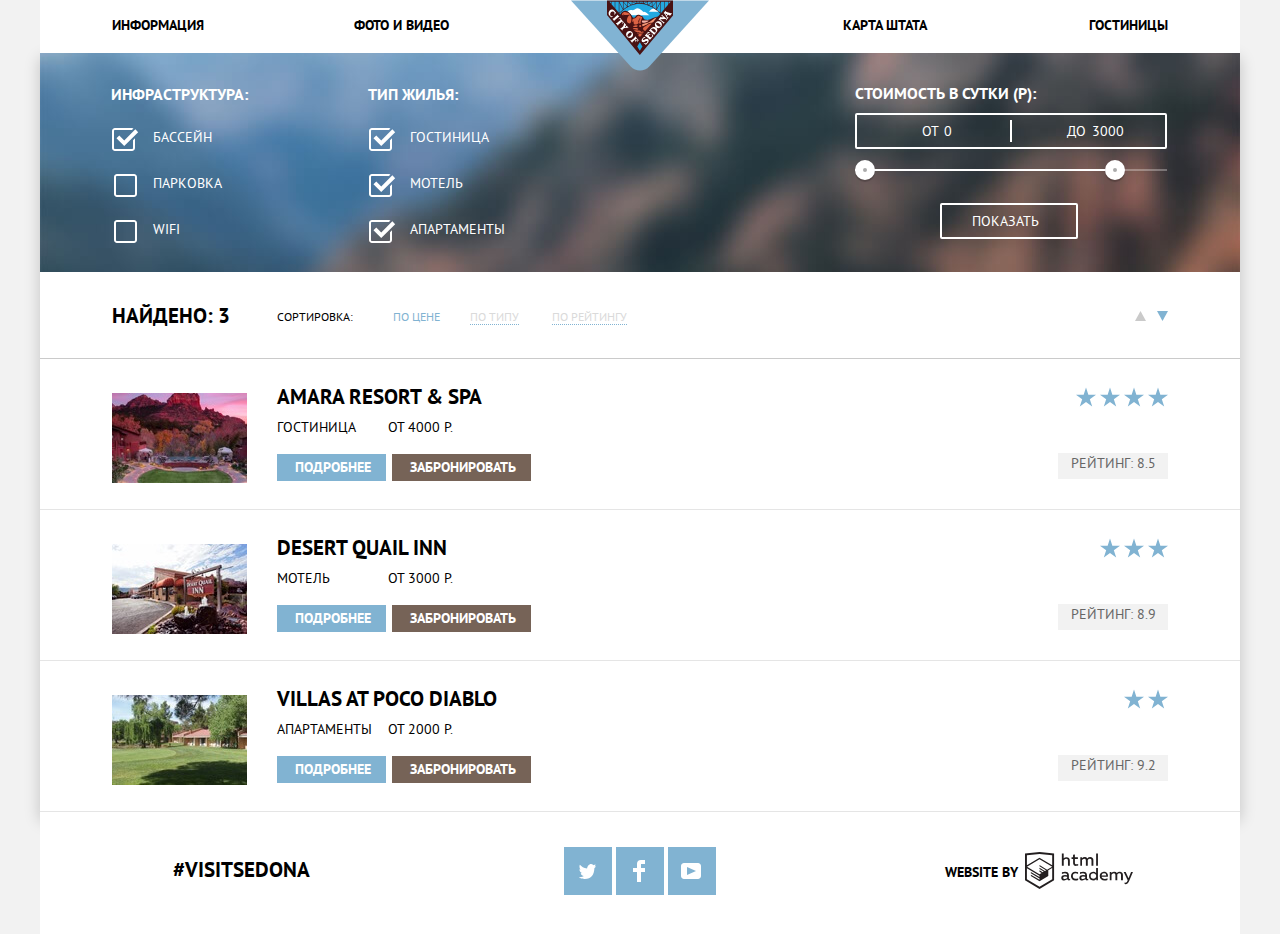
==== commit cbbdaed9: "Correct add parametrs" ====
--- a/inner.html
+++ b/inner.html
@@ -1,174 +1,189 @@
 <!DOCTYPE html>
 <html lang="ru">
-  <head>
-    <meta charset="utf-8">
-    <title>HTML Academy: Седона</title>
-    <link href="https://fonts.googleapis.com/css?family=PT+Sans" rel="stylesheet">
-    <link href="css/normalize.css" rel="stylesheet">
-    <link href="css/style.css" rel="stylesheet">
-  </head>
-  <body>
-    <header class="container main-header">
-      <nav class="main-navigation">
-        <a class="main-header-logo">
-          <img src="img/logo-sedona.svg" width="138" height="71" alt="Логотип города Sedona">
+
+<head>
+  <meta charset="utf-8">
+  <title>HTML Academy: Седона</title>
+  <link href="https://fonts.googleapis.com/css?family=PT+Sans" rel="stylesheet">
+  <link href="css/normalize.css" rel="stylesheet">
+  <link href="css/style.min.css" rel="stylesheet">
+</head>
+
+<body>
+  <header class="container main-header">
+    <nav class="main-navigation">
+      <a href="index.html" class="main-header-logo">
+        <img src="img/logo-sedona.svg" width="138" height="71" alt="Логотип города Sedona">
+      </a>
+      <ul class="site-navigation">
+        <li class="site-navigation-left"><a href="info.html">Информация</a></li>
+        <li class="site-navigation-left"><a href="multimedia.html">Фото и видео</a></li>
+        <li class="site-navigation-right"><a href="map.html">Карта штата</a></li>
+        <li class="site-navigation-right"><a href="inner.html">Гостиницы</a></li>
+      </ul>
+    </nav>
+  </header>
+  <main class="container shadow">
+    <section class="filter">
+      <h1 class="visually-hidden">Фильтр гостиниц</h1>
+      <form class="filter-form" method="post" action="https://echo.htmlacademy.ru">
+        <div class="filter-item">
+          <h2 class="filter-title">инфраструктура:</h2>
+          <input type="checkbox" id="basen" name="basen" checked>
+          <label class="filter-check" for="basen">Бассейн</label>
+          <input type="checkbox" id="parking" name="parking">
+          <label class="filter-check" for="parking">Парковка</label>
+          <input type="checkbox" id="wifi" name="wifi">
+          <label class="filter-check" for="wifi">Wifi</label>
+        </div>
+        <div class="filter-house">
+          <h2 class="filter-title">тип жилья:</h2>
+          <input type="checkbox" id="hotel" name="hotel" checked>
+          <label class="filter-check" for="hotel">Гостиница</label>
+          <input type="checkbox" id="motel" name="motel" checked>
+          <label class="filter-check" for="motel">Мотель</label>
+          <input type="checkbox" id="flat" name="flat" checked>
+          <label class="filter-check" for="flat">Апартаменты</label>
+        </div>
+        <div class="filter-price">
+          <div class="filter-range-title">Стоимость в сутки (р):</div>
+          <div class="price-control">
+            <label class="minprice">от <input type="text" name="minprice" value="0"></label>
+            <label class="maxprice">до <input type="text" name="maxprice" value="3000"></label>
+          </div>
+          <div class="range">
+            <div class="scale">
+              <div class="bar"></div>
+            </div>
+            <div class="range-toggle range-toggle-min"></div>
+            <div class="range-toggle range-toggle-max"></div>
+          </div>
+          <button type="submit" id="filter-cena" class="button-filter-price">Показать</button>
+        </div>
+      </form>
+    </section>
+    <section class="result-filter">
+      <div class="hotel-name result">
+        <span>найдено: 3</span>
+      </div>
+      <div class="result-sort">
+        <span>Cортировка:</span>
+        <ul class="sort">
+          <li class="sort-current"><a>по цене</a></li>
+          <li><a href="">по типу</a></li>
+          <li><a href="">по рейтингу</a></li>
+        </ul>
+      </div>
+      <div class="result-button">
+        <a class="sort-top" href="" aria-label="Сортировка по убыванию"><svg xmlns="http://www.w3.org/2000/svg" width="11" height="10" viewBox="0 0 11 10">
+            <path fill="#cacaca" d="M5.5 0L0 10h11z" /></svg></a>
+        <a class="sort-down active" href="" aria-label="Сортировка по возрастанию"><svg xmlns="http://www.w3.org/2000/svg" width="11" height="10" viewBox="0 0 11 10">
+            <path fill="#81b3d2" d="M5.5 10L0 0h11" /></svg></a>
+      </div>
+    </section>
+    <section class="catalog">
+      <ul class="catalog-list">
+        <li class="catalog-item">
+          <div class="hotel-description">
+            <img class="hotel-foto" src="img/hotel-1.jpg" width="135" height="90" alt="AMARA RESORT & SPA">
+            <div class="hotel-item">
+              <a class="hotel-name" href="amara.html">amara resort & spa</a>
+              <p class="hotel-price">
+                <span class="type-hotel">Гостиница</span>
+                <span class="price">от 4000 Р.</span>
+              </p>
+              <p class="info-hotel">
+                <a class="info-button" href="#">Подробнее</a>
+                <a class="book-button" href="#">Забронировать</a>
+              </p>
+            </div>
+          </div>
+          <div class="rating">
+            <div class="raiting-stars">
+              <img src="img/star.svg" width="20" height="20" alt="Звезда рейтинга">
+              <img src="img/star.svg" width="20" height="20" alt="Звезда рейтинга">
+              <img src="img/star.svg" width="20" height="20" alt="Звезда рейтинга">
+              <img src="img/star.svg" width="20" height="20" alt="Звезда рейтинга">
+            </div>
+            <span class="rating-score">Рейтинг:
+              <span class="rating-number">8.5</span>
+            </span>
+          </div>
+        </li>
+        <li class="catalog-item">
+          <div class="hotel-description">
+            <img class="hotel-foto" src="img/hotel-2.jpg" width="135" height="90" alt="DESERT Quail INN">
+            <div class="hotel-item">
+              <a class="hotel-name" href="desert.html">desert quail inn</a>
+              <div class="hotel-price">
+                <span class="type-hotel">Мотель</span>
+                <span class="price">от 3000 Р.</span>
+              </div>
+              <p class="info-hotel">
+                <a class="info-button" href="#">Подробнее</a>
+                <a class="book-button" href="#">Забронировать</a>
+              </p>
+            </div>
+          </div>
+          <div class="rating">
+            <div class="raiting-stars">
+              <img src="img/star.svg" width="20" height="20" alt="Звезда рейтинга">
+              <img src="img/star.svg" width="20" height="20" alt="Звезда рейтинга">
+              <img src="img/star.svg" width="20" height="20" alt="Звезда рейтинга">
+            </div>
+            <span class="rating-score">Рейтинг:
+              <span class="rating-number">8.9</span>
+            </span>
+          </div>
+        </li>
+        <li class="catalog-item">
+          <div class="hotel-description">
+            <img class="hotel-foto" src="img/hotel-3.jpg" width="135" height="90" alt="VILLAS AT POCO DIABLO">
+            <div class="hotel-item">
+              <a class="hotel-name" href="diablo.html">villas at poco diablo</a>
+              <p class="hotel-price">
+                <span class="type-hotel">Апартаменты</span>
+                <span class="price">от 2000 Р.</span>
+              </p>
+              <p class="info-hotel">
+                <a class="info-button" href="#">Подробнее</a>
+                <a class="book-button" href="#">Забронировать</a>
+              </p>
+            </div>
+          </div>
+          <div class="rating">
+            <div class="raiting-stars">
+              <img src="img/star.svg" width="20" height="20" alt="Звезда рейтинга">
+              <img src="img/star.svg" width="20" height="20" alt="Звезда рейтинга">
+            </div>
+            <span class="rating-score">Рейтинг:
+              <span class="rating-number">9.2</span>
+            </span>
+          </div>
+        </li>
+      </ul>
+    </section>
+  </main>
+  <footer class="container main-footer">
+    <div class="foot-container">
+      <p class="teg-visit">#visitsedona</p>
+      <ul class="social">
+        <li><a class="social-media social-media-tw" href="#" aria-label="Ссылка на Twitter г. Седона"></a></li>
+        <li><a class="social-media social-media-fb" href="#" aria-label="Ссылка на Facebook г.Седона"> </a></li>
+        <li><a class="social-media social-media-yb" href="#" aria-label="Ссылка на Youtube канал г. Седона "></a></li>
+      </ul>
+      <p class="link-academy">
+        <b>website by</b>
+        <a class="copyright" href="https://htmlacademy.ru/intensive/htmlcss" aria-label="Ссылка на сайт HTML-академии">
+          <svg class="link-academy-foto" width="115" height="42" id="Layer_1" data-name="Layer 1" xmlns="http://www.w3.org/2000/svg" viewBox="0 0 108.08 36.85">
+            <title>logo-htmlacademy-small1</title>
+            <path d="M44.61,26.88a2,2,0,0,0,.55-0.1v1.33a3.25,3.25,0,0,1-1.18.21,1.67,1.67,0,0,1-1.67-1,4.84,4.84,0,0,1-3.14,1.08c-1.51,0-2.91-.83-2.91-2.55,0-2.13,2-2.79,3.71-2.79a11.08,11.08,0,0,1,2.17.25v-0.3c0-1-.76-1.77-2.19-1.77a7.42,7.42,0,0,0-3,.64v-1.7a10.21,10.21,0,0,1,3.19-.55c2.36,0,3.81,1.12,3.81,3.65v3a0.54,0.54,0,0,0,.49.59h0.17Zm-6.44-1.13A1.35,1.35,0,0,0,39.63,27h0.11a3.39,3.39,0,0,0,2.41-1V24.58a9.72,9.72,0,0,0-1.81-.21c-1,0-2.16.33-2.16,1.38h0Zm12.36-6.11a5,5,0,0,1,2.57.64V22a4.08,4.08,0,0,0-2.3-.7,2.75,2.75,0,1,0,0,5.49,5,5,0,0,0,2.43-.64v1.71a6.27,6.27,0,0,1-2.76.57A4.21,4.21,0,0,1,46,24.51q0-.21,0-0.41a4.32,4.32,0,0,1,4.18-4.46h0.38Zm12.17,7.24a2,2,0,0,0,.55-0.1v1.33a3.25,3.25,0,0,1-1.18.21,1.67,1.67,0,0,1-1.67-1,4.84,4.84,0,0,1-3.14,1.08c-1.51,0-2.91-.83-2.91-2.55,0-2.13,2-2.79,3.71-2.79a11.08,11.08,0,0,1,2.17.25v-0.3c0-1-.76-1.77-2.19-1.77a7.42,7.42,0,0,0-3,.64v-1.7a10.21,10.21,0,0,1,3.19-.55c2.36,0,3.81,1.12,3.81,3.65v3a0.54,0.54,0,0,0,.49.59h0.17Zm-6.44-1.13A1.35,1.35,0,0,0,57.73,27h0.11a3.39,3.39,0,0,0,2.41-1V24.58a9.72,9.72,0,0,0-1.81-.21c-1.06,0-2.16.33-2.16,1.38h0ZM73,16V28.2H71.35V26.88a3.88,3.88,0,0,1-3.19,1.54,4.4,4.4,0,0,1,0-8.78,3.81,3.81,0,0,1,3,1.3V16H73Zm-4.53,5.22a2.76,2.76,0,1,0,0,5.52A2.86,2.86,0,0,0,71.15,25V23A2.91,2.91,0,0,0,68.49,21.27ZM79,19.64c3.31,0,4.46,2.68,3.92,5.09H76.7c0.21,1.5,1.67,2.11,3.19,2.11a6.11,6.11,0,0,0,2.64-.59v1.6a7.14,7.14,0,0,1-3,.57C77,28.42,74.78,27,74.78,24a4.18,4.18,0,0,1,4-4.39H79Zm0.09,1.54a2.28,2.28,0,0,0-2.44,2.1v0.06H81.3A2,2,0,0,0,79.13,21.18Zm5.73,7V19.87h1.65v1a3.81,3.81,0,0,1,2.78-1.27A2.86,2.86,0,0,1,91.89,21a4.12,4.12,0,0,1,2.91-1.33A3.06,3.06,0,0,1,98,23V28.2h-1.9V23.05a1.59,1.59,0,0,0-1.42-1.75H94.42a2.8,2.8,0,0,0-2.07,1.12V28.2h-1.9V23.05A1.59,1.59,0,0,0,89,21.31H88.8a3,3,0,0,0-2.21,1.29v5.63H84.86Zm21.31-8.33h1.9l-3.91,9.46c-0.9,2.17-2.09,2.86-3.35,2.86a4.76,4.76,0,0,1-1.1-.14V30.46a2.86,2.86,0,0,0,.85.12c0.9,0,1.58-.64,2.07-1.9l0.17-.42-4-8.4h2l2.86,6.29ZM38.73,1.46V6.22a3.81,3.81,0,0,1,2.7-1.14,3.25,3.25,0,0,1,3.44,3.4v5.15H43V8.72a1.81,1.81,0,0,0-1.61-2h-0.3a2.93,2.93,0,0,0-2.32,1.39v5.52h-1.9V1.46h1.9ZM49.94,2.31v3h3V6.91h-3v3.81c0,1.1.5,1.46,1.58,1.46a4.49,4.49,0,0,0,1.69-.33v1.6A6.8,6.8,0,0,1,51,13.8a2.55,2.55,0,0,1-2.86-2.74V6.89H46.58V5.26h1.5V2.74Zm5.4,11.31V5.28H57v1A3.81,3.81,0,0,1,59.77,5a2.86,2.86,0,0,1,2.6,1.33A4.12,4.12,0,0,1,65.28,5,3.06,3.06,0,0,1,68.44,8.4v5.21h-1.9V8.46a1.59,1.59,0,0,0-1.42-1.75H64.89a2.8,2.8,0,0,0-2.07,1.12v5.78h-1.9V8.46A1.59,1.59,0,0,0,59.5,6.71H59.27A3,3,0,0,0,57.06,8v5.63H55.34ZM71.17,1.45H73V13.6H71.17V1.45ZM14.71,0H14.55L0,1.54V28.21l14.55,8.66,14.55-8.66V1.54Zm12.5,27.1L14.55,34.64,1.9,27.12V16.18l12.59,7.5V25L5.86,19.9v1.31l8.68,5.21v1.39L5.87,22.65V24l8.68,5.21,8.75-5.24V18.31L27.2,16V27.12Zm0-12.53-3.48,2-1.6,1L14.51,13v1.31L21,18.23H21l-0.14.09-1,.54-5.37-3.2V17l4.24,2.52-1,.67-3.2-1.9v1.31l2.1,1.24L14.5,22.1,2,14.65,14.51,7.11Zm0-1.32L14.49,5.76,1.91,13.25v-10L14.56,1.92,27.21,3.25v10h0Z"
+              transform="translate(0 -0.02)" fill="#231f20" />
+          </svg>
         </a>
-        <ul class="site-navigation">
-          <li><a href="info.html">Информация</a></li>
-          <li><a href="multimedia.html">Фото и видео</a></li>
-          <li><a href="map.html">Карта штата</a></li>
-           <li class="site-navigation-current"><a href="inner.html">Гостиницы</a></li>
-         </ul>
-       </nav>
-     </header>
-     <main class="container shadow">
-       <section class="filter">
-          <h1 class="visually-hidden">Фильтр гостиниц</h1>
-        <form class="filter-form" method="post" action="https://echo.htmlacademy.ru">
-          <div class="filter-item">
-            <h2>инфраструктура:</h2>
-            <label class="filter-check" for="basen">Бассейн</label>
-            <input type="checkbox" id="basen" name="basen">
-            <label class="filter-check" for="parking">Парковка</label>
-            <input type="checkbox" id="parking" name="parking">
-            <label class="filter-check" for="wifi">Wifi</label>
-            <input type="checkbox" id="wifi" name="wifi">
-          </div>
-            <div class="filter-house">
-              <h2>тип жилья:</h2>
-              <label class="filter-check" for="hotel">Гостиница</label>
-              <input type="checkbox" id="hotel" name="hotel">
-              <label class="filter-check" for="motel">Мотель</label>
-              <input type="checkbox" id="motel" name="motel">
-              <label class="filter-check" for="flat">Апартаменты</label>
-              <input type="checkbox" id="flat" name="flat">
-            </div>
-              <div class="filter-price">
-                <h2>стоимость в сутки (р):</h2>
-              <button type="button" id="filter-cena" class="button-filter-price" aria-label="Отобрать гостиницы по цене">Показать</button>
-            </div>
-        </form>
-       </section>
-       <section class="result-filter">
-         <div class="result">
-           <span>найдено: 3</span>
-        </div>
-        <div class="result-sort">
-         <span>Cортировка</span>
-         <ul class="sort">
-           <li><a class="active">по цене</a></li>
-           <li><a class="active">по типу</a></li>
-           <li><a class="active">по рейтингу</a></li>
-         </ul>
-       </div>
-       <div class="result-button">
-         <span class="sort-top"></span>
-         <span class="sort-down"></span>
-       </div>
-     </section>
-       <section class="catalog">
-         <ul class="catalog-list">
-           <li class="catalog-item">
-             <div class="hotel-description">
-             <img class="hotel-foto" src="img/hotel-1.jpg" width="135" height="90" alt="AMARA RESORT & SPA">
-              <div class="hotel-item">
-             <a class="hotel-name" href="amara.html">amara resort & spa</a>
-             <br>
-             <span class="type-hotel">Гостиница</span>
-             <span class="price">от 4000 Р.</span>
-              <p class="info-hotel">
-                  <a class="info-button" href="">Подробнее</a>
-                  <a class="book-button" href="">Забронировать</a>
-              </p>
-              </div>
-              </div>
-             <div class="rating">
-               <div class="raiting-stars">
-                <img src="img/star.svg" width="20" height="20" alt="Звезда рейтинга">
-                <img src="img/star.svg" width="20" height="20" alt="Звезда рейтинга">
-                <img src="img/star.svg" width="20" height="20" alt="Звезда рейтинга">
-                <img src="img/star.svg" width="20" height="20" alt="Звезда рейтинга">
-              </div>
-                <span class="rating-score">Рейтинг:
-                  <span class="rating-number">8.5</span>
-                </span>
-             </div>
-          </li>
-          <li class="catalog-item">
-             <div class="hotel-description">
-            <img class="hotel-foto" src="img/hotel-2.jpg" width="135" height="90" alt="DESERT Quail INN">
-             <div class="hotel-item">
-            <a class="hotel-name" href="desert.html">desert quail inn</a>
-            <br>
-            <span class="type-hotel">Мотель</span>
-            <span class="price">от 3000 Р.</span>
-            <p class="info-hotel">
-              <a class="info-button" href="">Подробнее</a>
-              <a class="book-button" href="">Забронировать</a>
-            </p>
-          </div>
-             </div>
-            <div class="rating">
-              <div class="raiting-stars">
-               <img src="img/star.svg" width="20" height="20" alt="Звезда рейтинга">
-               <img src="img/star.svg" width="20" height="20" alt="Звезда рейтинга">
-               <img src="img/star.svg" width="20" height="20" alt="Звезда рейтинга">
-             </div>
-               <span class="rating-score">Рейтинг:
-                <span class="rating-number">8.9</span>
-               </span>
-            </div>
-         </li>
-         <li class="catalog-item">
-        <div class="hotel-description">
-          <img class="hotel-foto" src="img/hotel-3.jpg" width="135" height="90" alt="VILLAS AT POCO DIABLO">
-           <div class="hotel-item">
-          <a class="hotel-name" href="diablo.html">villas at poco diablo</a>
-          <br>
-           <span class="type-hotel">Апартаменты</span>
-           <span class="price">от 2000 Р.</span>
-           <p class="info-hotel">
-             <a class="info-button" href="">Подробнее</a>
-             <a class="book-button" href="">Забронировать</a>
-           </p>
-         </div>
-         </div>
-           <div class="rating">
-             <div class="raiting-stars">
-             <img src="img/star.svg" width="20" height="20" alt="Звезда рейтинга">
-             <img src="img/star.svg" width="20" height="20" alt="Звезда рейтинга">
-           </div>
-              <span class="rating-score">Рейтинг:
-                <span class="rating-number">9.2</span>
-              </span>
-           </div>
-        </li>
-         </ul>
-       </section>
-     </main>
-     <footer class="container main-footer">
-       <div class="foot-container">
-       <p class="teg-visit">#visitsedona</p>
-       <ul class="social">
-         <li>
-           <a class="social-media social-media-tw" href="#"  aria-label="Ссылка на Twitter г. Седона">
-         </a>
-       </li>
-         <li><a class="social-media social-media-fb" href="#" aria-label="Ссылка на Facebook г.Седона">
-         </a>
-       </li>
-         <li><a class="social-media social-media-yb" href="#" aria-label="Ссылка на Youtube канал г.Седона ">
-         </a>
-       </li>
-       </ul>
-       <p class="link-academy">
-         <b>website by</b>
-         <a class="copyright" href="https://htmlacademy.ru"  aria-label="Ссылка на сайт HTML-академии">
-           <svg class= "link-academy-foto" width="115" height="42" id="Layer_1" data-name="Layer 1" xmlns="http://www.w3.org/2000/svg" viewBox="0 0 108.08 36.85"><title>logo-htmlacademy-small1</title><path d="M44.61,26.88a2,2,0,0,0,.55-0.1v1.33a3.25,3.25,0,0,1-1.18.21,1.67,1.67,0,0,1-1.67-1,4.84,4.84,0,0,1-3.14,1.08c-1.51,0-2.91-.83-2.91-2.55,0-2.13,2-2.79,3.71-2.79a11.08,11.08,0,0,1,2.17.25v-0.3c0-1-.76-1.77-2.19-1.77a7.42,7.42,0,0,0-3,.64v-1.7a10.21,10.21,0,0,1,3.19-.55c2.36,0,3.81,1.12,3.81,3.65v3a0.54,0.54,0,0,0,.49.59h0.17Zm-6.44-1.13A1.35,1.35,0,0,0,39.63,27h0.11a3.39,3.39,0,0,0,2.41-1V24.58a9.72,9.72,0,0,0-1.81-.21c-1,0-2.16.33-2.16,1.38h0Zm12.36-6.11a5,5,0,0,1,2.57.64V22a4.08,4.08,0,0,0-2.3-.7,2.75,2.75,0,1,0,0,5.49,5,5,0,0,0,2.43-.64v1.71a6.27,6.27,0,0,1-2.76.57A4.21,4.21,0,0,1,46,24.51q0-.21,0-0.41a4.32,4.32,0,0,1,4.18-4.46h0.38Zm12.17,7.24a2,2,0,0,0,.55-0.1v1.33a3.25,3.25,0,0,1-1.18.21,1.67,1.67,0,0,1-1.67-1,4.84,4.84,0,0,1-3.14,1.08c-1.51,0-2.91-.83-2.91-2.55,0-2.13,2-2.79,3.71-2.79a11.08,11.08,0,0,1,2.17.25v-0.3c0-1-.76-1.77-2.19-1.77a7.42,7.42,0,0,0-3,.64v-1.7a10.21,10.21,0,0,1,3.19-.55c2.36,0,3.81,1.12,3.81,3.65v3a0.54,0.54,0,0,0,.49.59h0.17Zm-6.44-1.13A1.35,1.35,0,0,0,57.73,27h0.11a3.39,3.39,0,0,0,2.41-1V24.58a9.72,9.72,0,0,0-1.81-.21c-1.06,0-2.16.33-2.16,1.38h0ZM73,16V28.2H71.35V26.88a3.88,3.88,0,0,1-3.19,1.54,4.4,4.4,0,0,1,0-8.78,3.81,3.81,0,0,1,3,1.3V16H73Zm-4.53,5.22a2.76,2.76,0,1,0,0,5.52A2.86,2.86,0,0,0,71.15,25V23A2.91,2.91,0,0,0,68.49,21.27ZM79,19.64c3.31,0,4.46,2.68,3.92,5.09H76.7c0.21,1.5,1.67,2.11,3.19,2.11a6.11,6.11,0,0,0,2.64-.59v1.6a7.14,7.14,0,0,1-3,.57C77,28.42,74.78,27,74.78,24a4.18,4.18,0,0,1,4-4.39H79Zm0.09,1.54a2.28,2.28,0,0,0-2.44,2.1v0.06H81.3A2,2,0,0,0,79.13,21.18Zm5.73,7V19.87h1.65v1a3.81,3.81,0,0,1,2.78-1.27A2.86,2.86,0,0,1,91.89,21a4.12,4.12,0,0,1,2.91-1.33A3.06,3.06,0,0,1,98,23V28.2h-1.9V23.05a1.59,1.59,0,0,0-1.42-1.75H94.42a2.8,2.8,0,0,0-2.07,1.12V28.2h-1.9V23.05A1.59,1.59,0,0,0,89,21.31H88.8a3,3,0,0,0-2.21,1.29v5.63H84.86Zm21.31-8.33h1.9l-3.91,9.46c-0.9,2.17-2.09,2.86-3.35,2.86a4.76,4.76,0,0,1-1.1-.14V30.46a2.86,2.86,0,0,0,.85.12c0.9,0,1.58-.64,2.07-1.9l0.17-.42-4-8.4h2l2.86,6.29ZM38.73,1.46V6.22a3.81,3.81,0,0,1,2.7-1.14,3.25,3.25,0,0,1,3.44,3.4v5.15H43V8.72a1.81,1.81,0,0,0-1.61-2h-0.3a2.93,2.93,0,0,0-2.32,1.39v5.52h-1.9V1.46h1.9ZM49.94,2.31v3h3V6.91h-3v3.81c0,1.1.5,1.46,1.58,1.46a4.49,4.49,0,0,0,1.69-.33v1.6A6.8,6.8,0,0,1,51,13.8a2.55,2.55,0,0,1-2.86-2.74V6.89H46.58V5.26h1.5V2.74Zm5.4,11.31V5.28H57v1A3.81,3.81,0,0,1,59.77,5a2.86,2.86,0,0,1,2.6,1.33A4.12,4.12,0,0,1,65.28,5,3.06,3.06,0,0,1,68.44,8.4v5.21h-1.9V8.46a1.59,1.59,0,0,0-1.42-1.75H64.89a2.8,2.8,0,0,0-2.07,1.12v5.78h-1.9V8.46A1.59,1.59,0,0,0,59.5,6.71H59.27A3,3,0,0,0,57.06,8v5.63H55.34ZM71.17,1.45H73V13.6H71.17V1.45ZM14.71,0H14.55L0,1.54V28.21l14.55,8.66,14.55-8.66V1.54Zm12.5,27.1L14.55,34.64,1.9,27.12V16.18l12.59,7.5V25L5.86,19.9v1.31l8.68,5.21v1.39L5.87,22.65V24l8.68,5.21,8.75-5.24V18.31L27.2,16V27.12Zm0-12.53-3.48,2-1.6,1L14.51,13v1.31L21,18.23H21l-0.14.09-1,.54-5.37-3.2V17l4.24,2.52-1,.67-3.2-1.9v1.31l2.1,1.24L14.5,22.1,2,14.65,14.51,7.11Zm0-1.32L14.49,5.76,1.91,13.25v-10L14.56,1.92,27.21,3.25v10h0Z" transform="translate(0 -0.02)" fill="#231f20"/>
-           </svg>
-         </a>
-       </p>
-     </div>
-     </footer>
-  </body>
-</html>
+      </p>
+    </div>
+  </footer>
+</body>
+
+</html>--- a/css/style.min.css
+++ b/css/style.min.css
@@ -0,0 +1 @@
+@-webkit-keyframes shake{0%,to{-webkit-transform:translateX(0);transform:translateX(0)}10%,30%,50%,70%,90%{-webkit-transform:translateX(2px);transform:translateX(2px)}20%,40%,60%,80%{-webkit-transform:translateX(-2px);transform:translateX(-2px)}}@keyframes shake{0%,to{-webkit-transform:translateX(0);transform:translateX(0)}10%,30%,50%,70%,90%{-webkit-transform:translateX(2px);transform:translateX(2px)}20%,40%,60%,80%{-webkit-transform:translateX(-2px);transform:translateX(-2px)}}@keyframes show{0%{opacity:0;transform:translateY(-200px)}40%{opacity:0}to{opacity:1;transform:translateY(0)}}@font-face{font-family:'PT Sans';src:url(../fonts/web/ptsans.woff2) format('woff2');src:url(../fonts/web/ptsans.woff) format('woff')}html{-webkit-box-sizing:border-box;box-sizing:border-box;-moz-osx-font-smoothing:grayscale;-webkit-font-smoothing:antialiased}*,:after,:before{-webkit-box-sizing:inherit;box-sizing:inherit}body{margin:0;padding:0;font-family:"PT Sans",Arial,sans-serif;font-size:14px;font-weight:400;font-style:normal;line-height:21px;color:#000;text-transform:uppercase;background-color:#f2f2f2}img{max-width:100%}a{text-decoration:none}.container{margin:0 auto;padding:0;width:1200px;background-color:#fff}.shadow{-webkit-box-shadow:0 5px 15px rgba(0,0,0,.2);box-shadow:0 5px 15px rgba(0,0,0,.2)}.visually-hidden:not(:focus):not(:active),input[type=checkbox].visually-hidden,input[type=radio].visually-hidden{position:absolute;width:1px;height:1px;margin:-1px;border:0;padding:0;white-space:nowrap;-webkit-clip-path:inset(100%);clip-path:inset(100%);clip:rect(0 0 0 0);overflow:hidden}.main-navigation{margin:0;padding:0;font-weight:700;line-height:26px;background-color:#fff;position:relative}.site-navigation{margin:0;padding:12px 72px 15px;display:-webkit-box;display:-ms-flexbox;display:flex;list-style:none}.site-navigation-left{width:264px;text-align:left;padding-right:40px}.site-navigation-left:nth-child(2){margin-right:90px}.site-navigation-right{width:264px;text-align:right;padding-left:30px;display:block}.site-navigation a{color:#000}.site-navigation a:hover{color:#cadeeb}.site-navigation a:active{color:#e7e7e7}.site-navigation-current a{color:#766357}.main-header-logo{position:absolute;top:0;left:50%;margin-left:-69px;z-index:1;width:138px;height:71px}.welcome-foto{position:relative;min-height:508px;background-color:#e4f1f9;background:url(../img/welcome.jpg) no-repeat;background-position:0 20%}.welcome-foto::after,.welcome-foto::before{content:"";position:absolute;right:0;z-index:1}.welcome-foto::before{bottom:-1px;background:url(../img/mask.svg) no-repeat bottom;left:0;width:1200px;height:58px}.welcome-foto::after{margin-top:76px;margin-bottom:23px;left:370px;width:458px;height:352px;background:url(../img/intro-welcome.svg) no-repeat center}.welcome-text{margin-top:60px;margin-bottom:35px;line-height:26px}.welcome-reason{margin-top:29px;margin-bottom:50px;text-align:center}.welcome-name{padding:0 377px;font-size:21px;text-align:center;font-weight:700}.description{margin:0 auto;padding:0;display:-webkit-box;display:-ms-flexbox;display:flex;-webkit-box-pack:center;-ms-flex-pack:center;justify-content:center;flex-wrap:wrap}.description-item{width:400px;min-height:256px;padding:0 35px;margin:0 0 57px;background-color:#fff;color:#000;text-align:center}.description-color{background-color:#81b3d2;color:#fff}.description-color-title{margin:0 auto;padding-top:46px;padding-bottom:23px;max-width:160px;font-size:21px;line-height:21px;font-weight:700}.description-text{margin:0 auto;padding:22px 24px 22px 22px}.description-text-item{margin:0 auto;padding-top:21px;padding-left:6px}.description-grey{background-color:#eee;margin:0 0 49px}.description-grey-text{margin:0 auto;padding:22px 35px 22px 34px}.description-grey-text-last{margin:0 auto;padding:22px 37px 22px 35px}.description-place{margin:0 auto;padding:0;-webkit-box-pack:center;-ms-flex-pack:center;justify-content:center;height:256px}.description-place,.features,.features-item{display:-webkit-box;display:-ms-flexbox;display:flex}.features-item{margin:0 auto;-webkit-box-orient:vertical;-webkit-box-direction:normal;-ms-flex-direction:column;flex-direction:column;-webkit-box-pack:center;-ms-flex-pack:center;justify-content:center;-webkit-box-align:center;-ms-flex-align:center;align-items:center;flex-wrap:wrap;text-align:center;padding:85px 0 70px}.features-item-title{font-size:21px;line-height:21px;font-weight:700;margin-bottom:6px}.features-item-text{margin:0 auto;padding:15px 50px;width:400px}.features-item:nth-child(1){background:url(../img/house.svg) no-repeat;background-position:top center}.features-item:nth-child(2){background:url(../img/burger.svg) no-repeat;background-position:top center}.features-item:nth-child(3){background:url(../img/present.svg) no-repeat;background-position:top center}.find{margin:0 auto;padding-bottom:26px;font-size:30px;line-height:36px}.booking,.find{text-align:center}.find-text{margin:0;padding:0 380px 48px}.searching-form{display:-webkit-box;display:-ms-flexbox;display:flex;-ms-flex-wrap:wrap;flex-wrap:wrap;-webkit-box-pack:justify;-ms-flex-pack:justify;justify-content:space-between;position:absolute;width:568px;height:394px;font-size:14px;line-height:26px;font-weight:700;-webkit-box-shadow:0 5px 15px rgba(0,0,0,.2);box-shadow:0 5px 15px rgba(0,0,0,.2);top:0;left:316px;padding:55px 30px 55px 55px;background:#fff;opacity:0;animation:show .2s ease-in-out;animation-fill-mode:forwards}.searching-show{display:block;z-index:3}.data-booking{position:relative;-webkit-box-sizing:border-box;box-sizing:border-box;width:347px;height:39px;margin-left:111px;padding-left:14px;font:inherit;color:#000;text-transform:uppercase;background-color:#f2f2f2;border:0;cursor:pointer;line-height:39px}.data-booking-label{display:block;position:relative;padding-top:1px}.data-booking-label span{position:absolute;top:6px}.data-booking-item{padding-bottom:28px}.adult label,.children label{margin-right:25px;margin-top:6px}.adult label{margin-right:40px}.modal-error{-webkit-animation:shake .5s;animation:shake .5s}.data-booking:hover{background-color:#ebebeb;border:0;outline:0}.data-booking:focus{background-color:#fff;outline:2px solid #ebebeb}.adult{margin-right:52px}.adult,.amount,.children{display:-webkit-box;display:-ms-flexbox;display:flex}.children{margin:0}.amount{-webkit-box-pack:start;-ms-flex-pack:start;justify-content:flex-start;margin-bottom:56px}.number-booking{width:37px;height:35px;border:0;background-color:#f2f2f2;text-align:center;-webkit-box-sizing:border-box;box-sizing:border-box}.number-booking:hover{background-color:#ebebeb;border:0;outline:0}.number-booking:focus{background-color:#fff;outline:2px solid #ebebeb}.filter{color:#fff;background-color:#5d7284;background:url(../img/filter.jpg) no-repeat;background-position:20% 20%;min-height:218px}.filter-form{display:-webkit-box;display:-ms-flexbox;display:flex;padding-bottom:7px;width:1056px;margin-left:71px}.filter-house{padding-left:120px}.filter-title{padding-top:18px;margin-bottom:22px;font-size:16px;line-height:21px}.filter-house label,.filter-item label{line-height:21px;font-size:14px;font-weight:400;margin-bottom:25px}.filter-form input[type=checkbox]{display:none}.filter-form input[type=checkbox]+label{display:block;padding-left:42px;position:relative;cursor:pointer}.filter-form input[type=checkbox]+label::before{content:"";position:absolute;top:-2px;left:0;width:28px;height:28px;background:url(../img/checkbox-off.svg) no-repeat center}.filter-form input[type=checkbox]:checked+label::before{background:url(../img/checkbox-on.svg) no-repeat center}.filter-form input[type=checkbox]:disabled+label::before{opacity:.5}.filter-price{color:#fff;text-transform:uppercase;margin-left:350px;width:330px;position:relative}.filter-range-title{padding-top:30px;margin-bottom:9px;font-weight:600;font-size:16px;line-height:21px}.price-control{position:relative;height:36px;font-size:0;margin-bottom:20px;border:2px solid #fff;border-radius:2px}.price-control::after{content:"";position:absolute;top:50%;left:50%;border:1px solid #fff;width:2px;height:22px;background:#fff;-webkit-transform:translate(-50%,-50%);-ms-transform:translate(-50%,-50%);transform:translate(-50%,-50%)}.price-control label{display:inline-block;font-size:14px;line-height:21px;vertical-align:top;cursor:pointer;margin-top:5px}.maxprice,.minprice{width:90px;margin-left:65px}.maxprice{margin-left:55px}.price-control input{width:50px;color:inherit;font:inherit;background:0 0;border:0}.range{position:relative;margin-bottom:32px}.range .scale{height:2px;background:rgba(255,255,255,.3)}.range .bar{width:80%;height:2px;background:#fff}.range-toggle{position:absolute;top:-9px;width:20px;height:20px;background:#ababab;border:8px solid #fff;border-radius:50%;-webkit-box-shadow:0 2px 1px 0 rgba(0,1,1,.2);box-shadow:0 2px 1px 0 rgba(0,1,1,.2);cursor:pointer}.range-toggle:hover{background:#1c4f80}.range-toggle-min{left:0}.range-toggle-max{left:80%}.result-filter{display:-webkit-box;display:-ms-flexbox;display:flex;-webkit-box-align:center;-ms-flex-align:center;align-items:center;padding:31px 72px 29px;-webkit-box-sizing:border-box;box-sizing:border-box}.result{width:165px;text-align:left}.result-sort,.sort{display:-webkit-box;display:-ms-flexbox;display:flex}.result-sort{-webkit-box-orient:horizontal;-webkit-box-direction:normal;-ms-flex-direction:row;flex-direction:row;flex-wrap:wrap;width:781px;font-size:12px}.sort{list-style:none;margin:0 33px 0 0}.sort li:nth-child(1){padding-left:0}.sort li:nth-child(2){padding-left:30px}.sort li:nth-child(3){padding-left:33px}.sort a{text-decoration:none;color:#dadada;border-bottom:1px dotted #81b3d2}.sort a:hover{color:#81b3d2}.sort a:active{color:#000}.sort-current a{color:#81b3d2;border:0}.result-button{display:-webkit-box;display:-ms-flexbox;display:flex;-webkit-box-pack:end;-ms-flex-pack:end;justify-content:flex-end;width:110px}.sort-down{padding-left:11px}.sort-down:hover path,.sort-top:hover path{fill:#000}.sort-down:active path,.sort-top:active path{fill:#81b3d2}.catalog-item,.catalog-list{display:-webkit-box;display:-ms-flexbox;display:flex}.catalog-list{-webkit-box-orient:vertical;-webkit-box-direction:normal;-ms-flex-direction:column;flex-direction:column;border-top:1px solid #cacaca;margin:0;padding:0}.catalog-item{-webkit-box-pack:justify;-ms-flex-pack:justify;justify-content:space-between;border-bottom:1px solid #e5e5e5;padding:23px 72px 16px}.catalog-item:last-child{margin-bottom:4px}.hotel-description{display:-webkit-box;display:-ms-flexbox;display:flex;-webkit-box-pack:start;-ms-flex-pack:start;justify-content:flex-start;-webkit-box-align:center;-ms-flex-align:center;align-items:center;width:781px;min-height:90px}.hotel-item{margin-left:30px;padding-top:2px}.hotel-name{font-size:21px;line-height:26px;font-weight:700;color:#000}.hotel-name:hover{color:#81b3d2}.hotel-name:active{color:#b2b2b2}.hotel-price{display:-webkit-box;display:-ms-flexbox;display:flex;-webkit-box-pack:justify;-ms-flex-pack:justify;justify-content:space-between;margin:0 auto;padding-top:7px}.info-hotel{margin:19px 29px 15px 0}.price{padding-right:107px}.rating{display:-webkit-box;display:-ms-flexbox;display:flex;-webkit-box-orient:vertical;-webkit-box-direction:normal;-ms-flex-direction:column;flex-direction:column;-webkit-box-pack:justify;-ms-flex-pack:justify;justify-content:space-between;text-align:right;width:110px;height:97px}.rating-score{background-color:#f2f2f2;padding:0 0 5px;color:#666;text-align:center}.raiting-stars{padding-top:5px}.arrival-button,.depature-button{fill:#cacaca;padding:0;border:0;width:23px;height:23px;outline:0;position:absolute;background-color:#f2f2f2}.arrival-button{top:64px;right:63px}.depature-button{top:130px;right:64px}.arrival-button:hover,.depature-button:hover path{fill:#000;background-color:#fff}.arrival-button:active,.depature-button:active path{fill:#85b5d3;background-color:#fff}.amount button{position:relative;padding:0;height:35px;width:40px;border:0;background-color:#f2f2f2;color:#a9a9a9}.minus::before,.plus::after,.plus::before{position:absolute;content:"";top:17px;left:15px;width:12px;height:3px;background-color:#a9a9a9}.plus::after{-webkit-transform:rotate(90deg);-ms-transform:rotate(90deg);transform:rotate(90deg)}.minus:hover::before,.plus:hover::after,.plus:hover::before{background-color:#000}.minus:active::before,.plus:active::after,.plus:active::before{background-color:#81b3d2}.find-button,.form-button{font-size:21px;line-height:26px;font-weight:700;color:#fff;border:0}.form-button{padding-left:10px;text-align:center;width:460px;height:60px;text-transform:uppercase;margin:0;background-color:#81b3d2}.form-button:hover{background-color:#669ec0;color:#cbdbe7}.form-button:active{background-color:#5496bd;color:#94b9d2}.find-button{display:block;margin:0 316px;padding:30px 0;background-color:#766357;min-width:555px}.find-button:hover{background-color:#604e43;color:#eeedec}.find-button:active{background-color:#503e33;color:#827872}.book-button,.info-button{padding:4px 15px 5px 18px;font-weight:700;text-align:center;color:#fff;border:0}.info-button{margin-right:2px;background-color:#81b3d2;width:111px}.info-button:hover{background-color:#669ec0}.info-button:active{background-color:#5496bd;color:#88b6d1}.book-button{margin:0;background-color:#766357;width:143px}.book-button:hover{background-color:#604e43}.book-button:active{background-color:#503e33;color:#827872}.button-filter-price{display:block;margin-left:85px;padding:6px 37px 6px 30px;font-size:14px;line-height:20px;color:#fff;text-transform:uppercase;background:0 0;border:2px solid #fff;border-radius:2px;cursor:pointer}.button-filter-price:hover{color:#000;background:#fff}.map,.map iframe{position:relative}.map iframe{z-index:2;border:0}.home-footer,.map img{position:absolute;left:0}.map img{top:0;z-index:1}.main-footer{padding:31px 0 37px;background-color:#fff}.home-footer{background-color:rgba(255,255,255,90%);margin:-123px auto;right:0;z-index:2}.foot-container,.main-footer ul{padding:0;display:-webkit-box;display:-ms-flexbox;display:flex}.main-footer ul{list-style:none;margin:0}.main-footer li{margin-left:4px}.foot-container{margin-left:0}.teg-visit{width:150px;font-size:21px;line-height:26px;font-weight:700;margin:10px 237px 0 133px}.social{display:-webkit-box;display:-ms-flexbox;display:flex;margin:0}.social-media{position:relative;display:block;width:48px;height:48px;background-color:#81b3d2}.social-media:hover{background-color:#669ec0}.social-media:active{background-color:#5496bd}.social-media::before{content:"";position:absolute;display:block}.social-media-tw::before{top:17px;left:15px;width:17px;height:15px;background:url(../img/twitter.svg) no-repeat center}.social-media-fb::before{top:13px;left:17px;width:12px;height:22px;background:url(../img/fb-icon.svg) no-repeat center}.social-media-yb::before{top:16px;left:13px;width:20px;height:16px;background:url(../img/youtube.svg) no-repeat center}.link-academy{display:-webkit-box;display:-ms-flexbox;display:flex;width:205px;font-size:14px;line-height:26px;margin:0 0 0 220px;-webkit-box-align:center;-ms-flex-align:center;align-items:center;-webkit-box-pack:center;-ms-flex-pack:center;justify-content:center}.link-academy-foto{padding-top:5px;padding-left:7px}.link-academy-foto:hover path{fill:#98c1da}.link-academy-foto:active path{fill:#bdbbbc}
